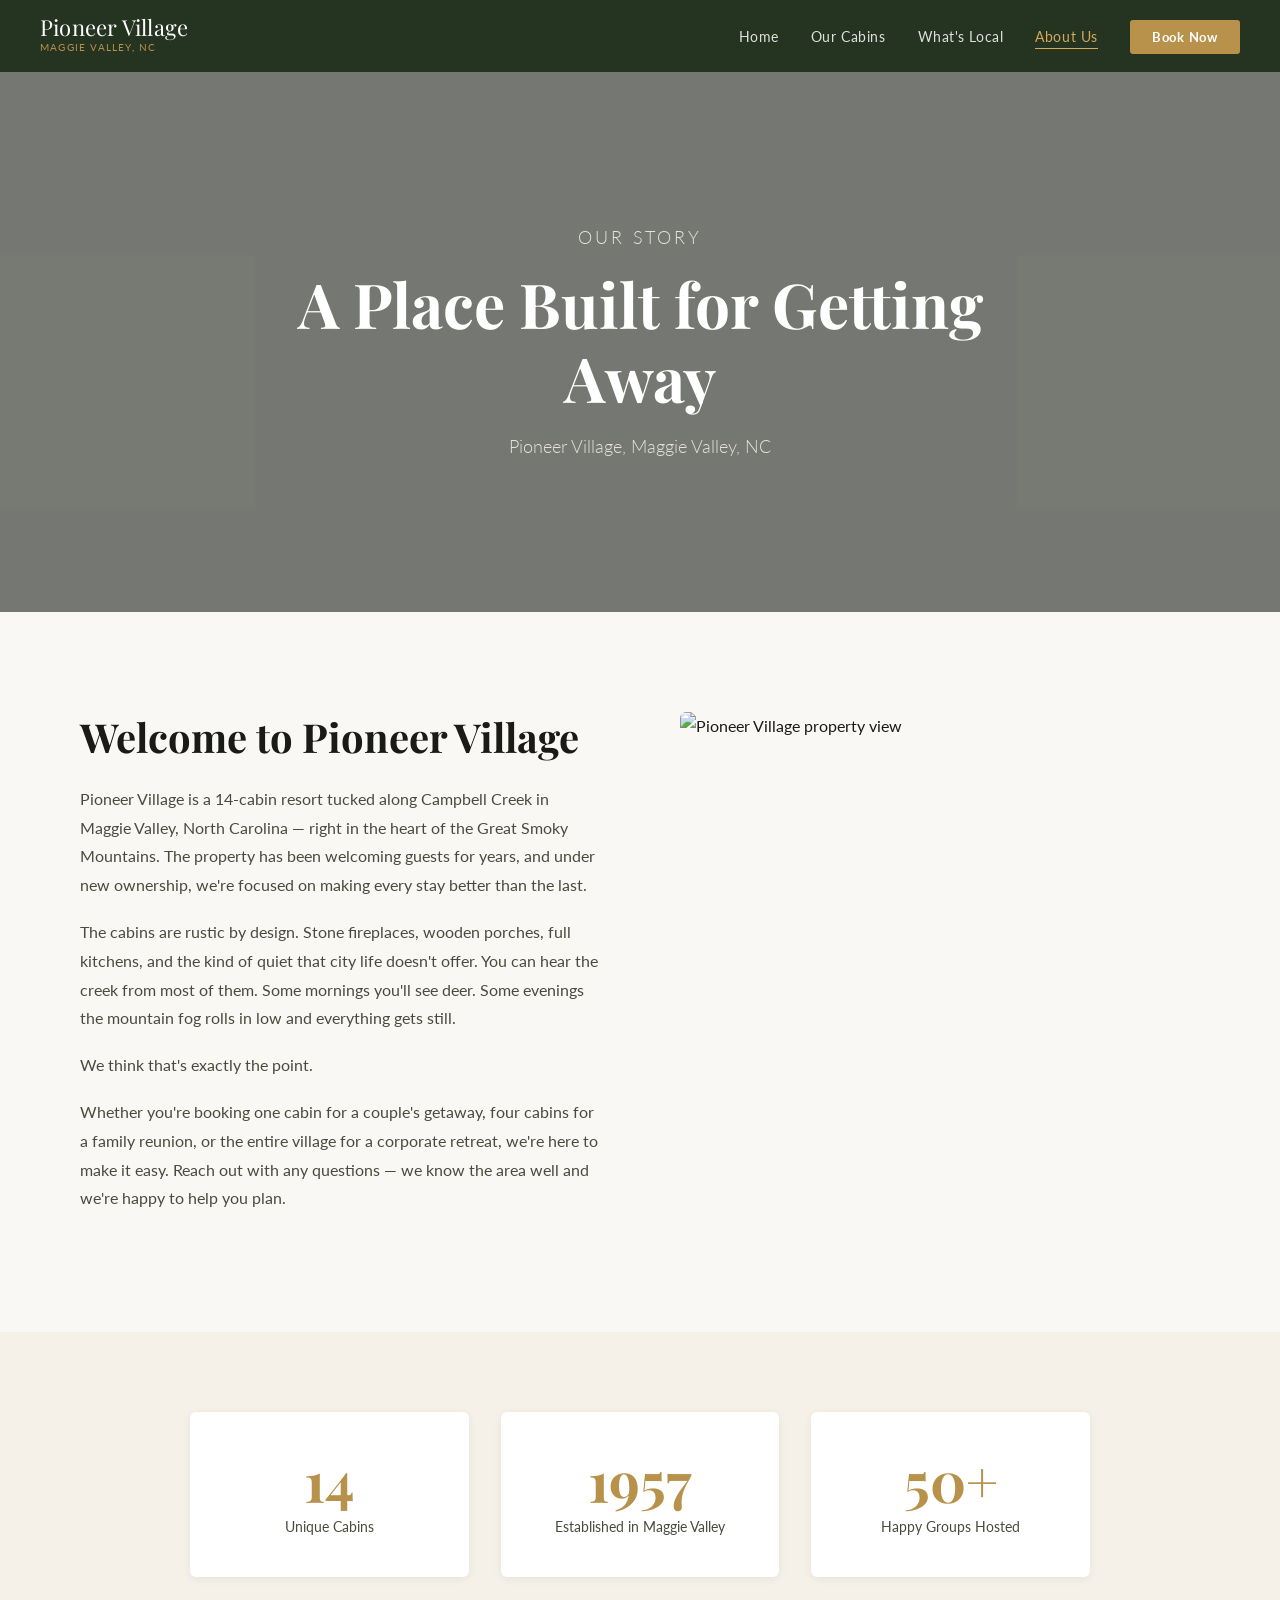
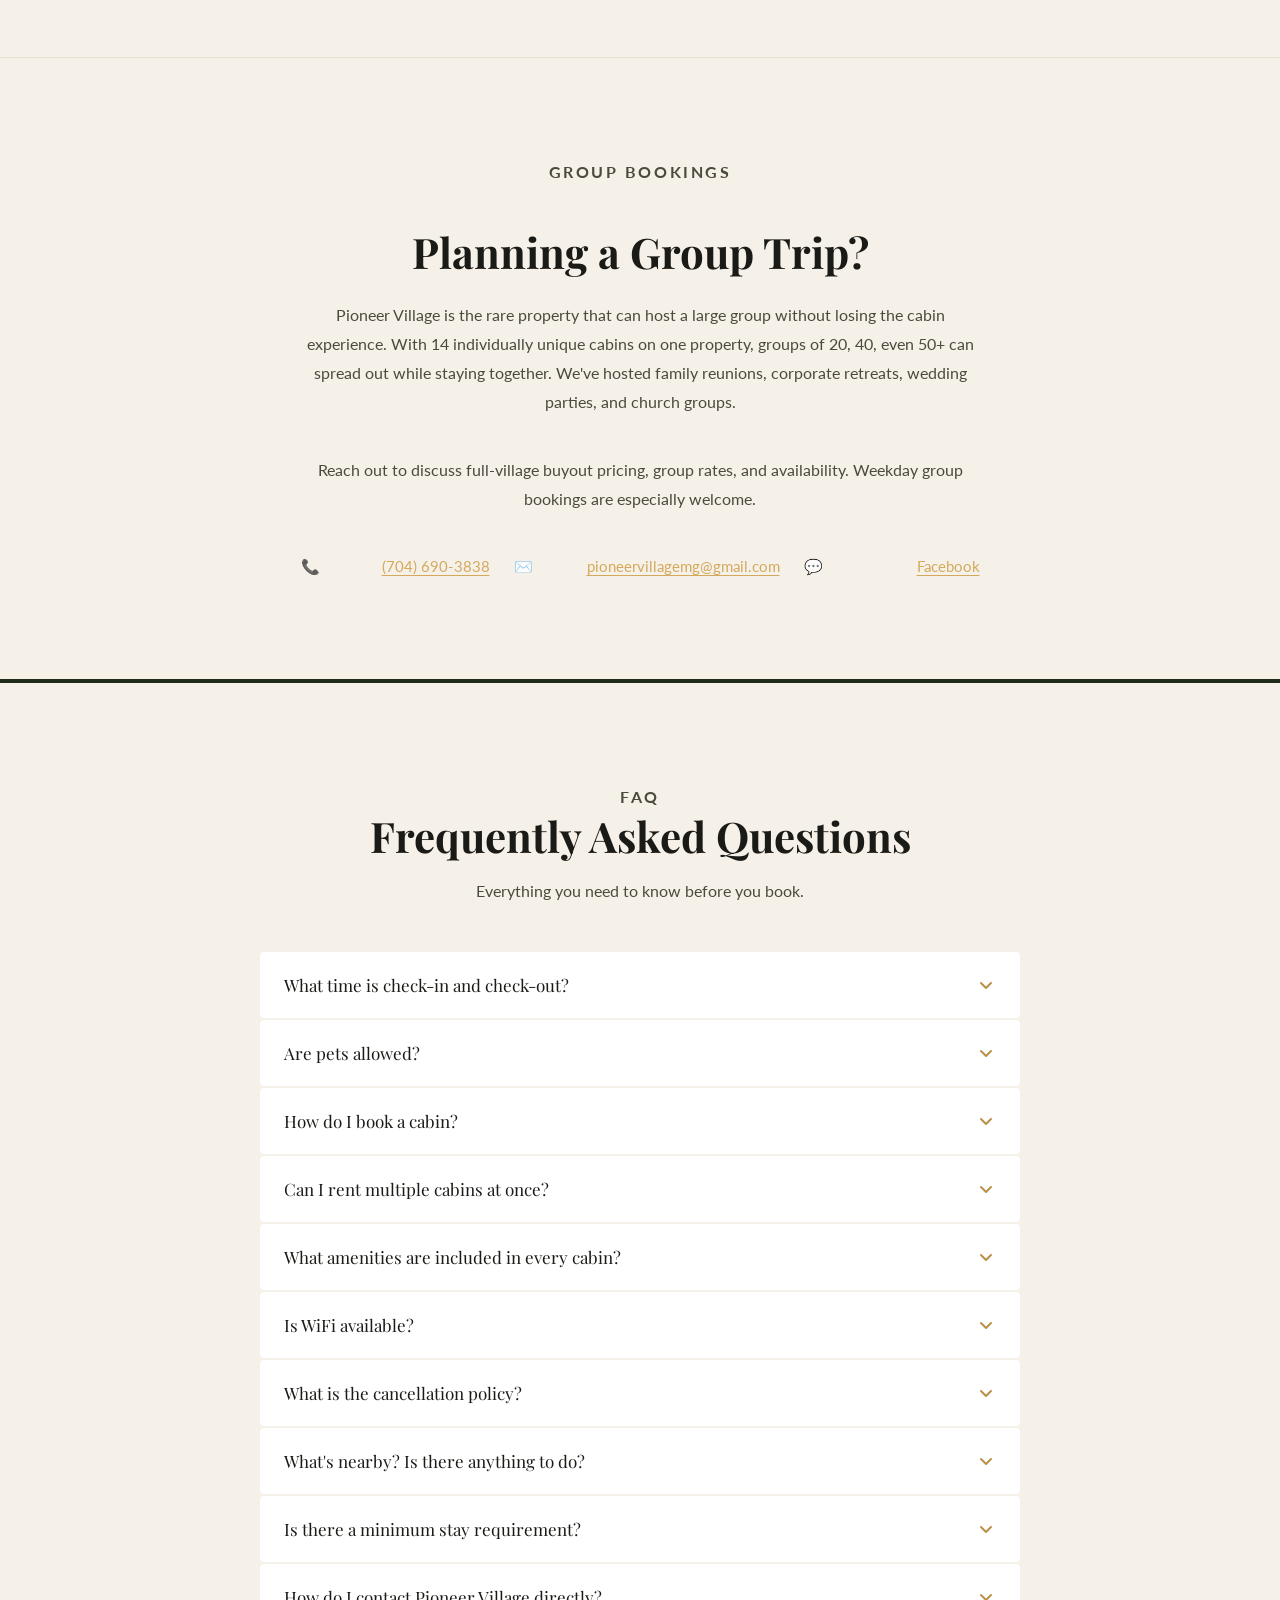
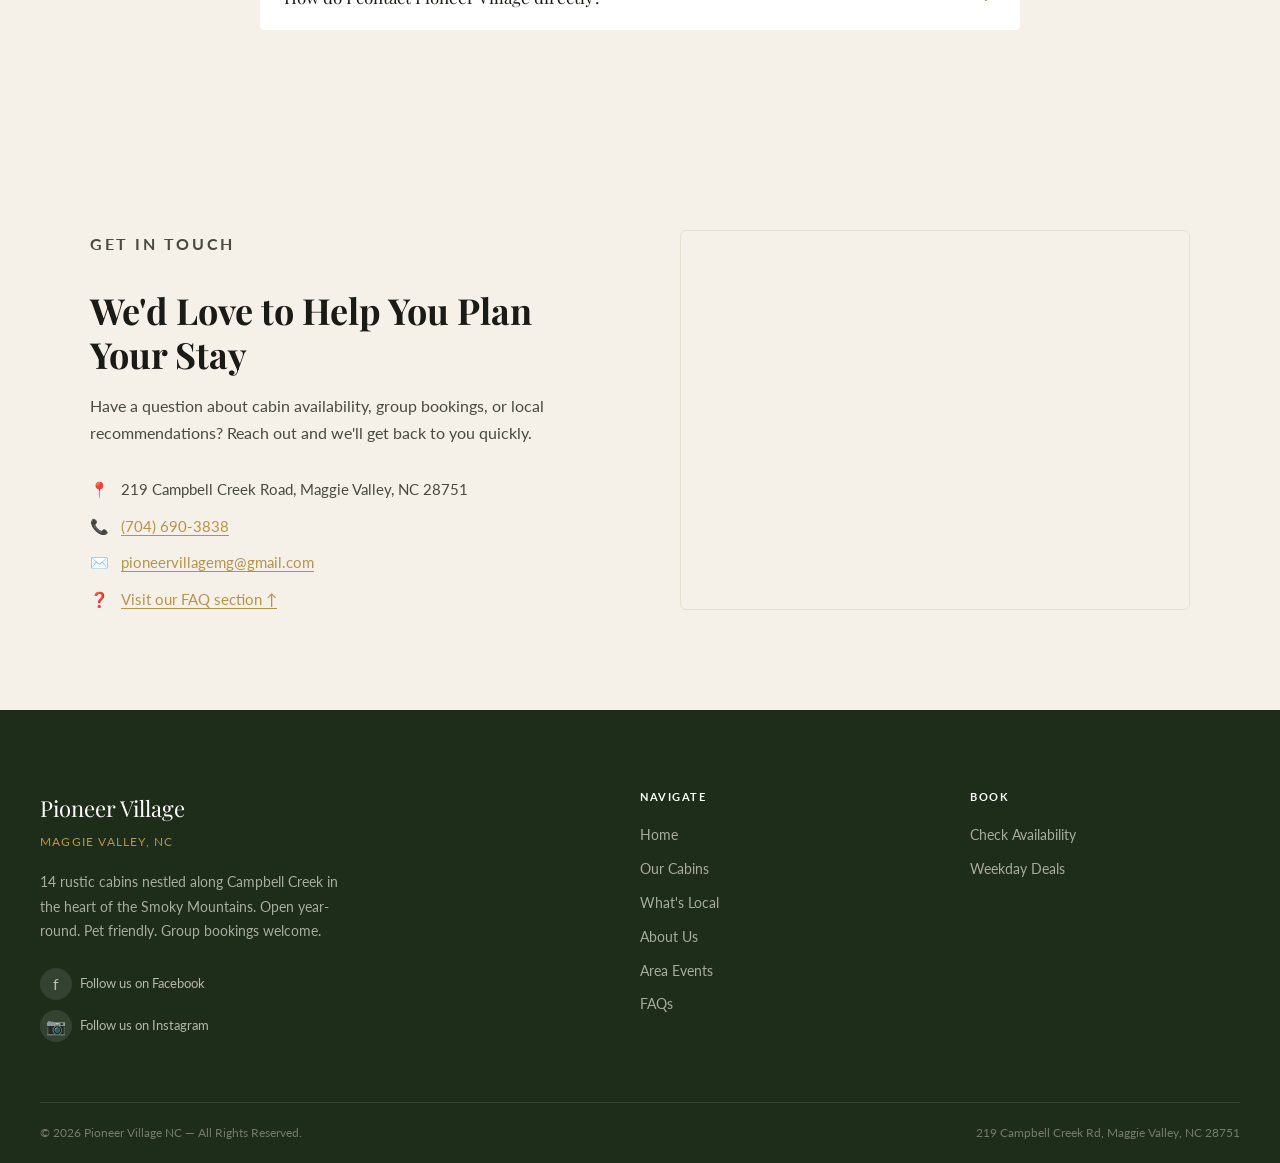
==== about-us.html @ dbddbe5e "Initial commit — Pioneer Village NC website" ====
<!DOCTYPE html>
<html lang="en">
<head>
  <meta charset="UTF-8" />
  <meta name="viewport" content="width=device-width, initial-scale=1.0" />
  <title>About Us &amp; FAQ — Pioneer Village NC</title>
  <meta name="description" content="Learn about Pioneer Village and get answers to common questions. 14 cabins in Maggie Valley, NC. Pet friendly. Group bookings welcome." />
  <link rel="icon" type="image/x-icon" href="favicon.ico" />
  <link rel="icon" type="image/png" sizes="32x32" href="favicon-32x32.png" />
  <link rel="apple-touch-icon" sizes="180x180" href="apple-touch-icon.png" />
  <link rel="stylesheet" href="styles.css" />
  <!-- Google tag (gtag.js) — GA4 + Google Ads -->
  <script async src="https://www.googletagmanager.com/gtag/js?id=G-9MSBNZR5S1"></script>
  <script>
    window.dataLayer = window.dataLayer || [];
    function gtag(){dataLayer.push(arguments);}
    gtag('js', new Date());
    gtag('config', 'G-9MSBNZR5S1');
    gtag('config', 'AW-533649878');
  </script>
  <!-- Meta Pixel -->
  <script>
    !function(f,b,e,v,n,t,s){if(f.fbq)return;n=f.fbq=function(){n.callMethod?
    n.callMethod.apply(n,arguments):n.queue.push(arguments)};if(!f._fbq)f._fbq=n;
    n.push=n;n.loaded=!0;n.version='2.0';n.queue=[];t=b.createElement(e);t.async=!0;
    t.src=v;s=b.getElementsByTagName(e)[0];s.parentNode.insertBefore(t,s)}
    (window,document,'script','https://connect.facebook.net/en_US/fbevents.js');
    fbq('init', '1702725637740990');
    fbq('track', 'PageView');
  </script>
  <noscript><img height="1" width="1" style="display:none" src="https://www.facebook.com/tr?id=1702725637740990&ev=PageView&noscript=1"/></noscript>
</head>
<body>

  <!-- NAVIGATION -->
  <nav class="nav">
    <a href="index.html" class="nav-logo">
      <span class="nav-logo-name">Pioneer Village</span>
      <span class="nav-logo-sub">Maggie Valley, NC</span>
    </a>
    <button class="nav-hamburger" id="hamburger" aria-label="Toggle menu">
      <span></span><span></span><span></span>
    </button>
    <ul class="nav-links" id="nav-links">
      <li><a href="index.html">Home</a></li>
      <li><a href="our-cabins.html">Our Cabins</a></li>
      <li><a href="whats-local.html">What's Local</a></li>
      <li><a href="about-us.html" class="active">About Us</a></li>
      <li>
        <a href="our-cabins.html" class="nav-book-btn">Book Now</a>
      </li>
    </ul>
  </nav>

  <!-- PAGE HERO -->
  <section class="page-hero">
    <div class="page-hero-bg" style="background-image: url('https://img1.wsimg.com/isteam/ip/b1d85c42-417b-4160-b510-30c57cd1ad48/20220830_133452.JPG/:/cr=t:13.52%25,l:0%25,w:84.75%25,h:84.75%25/rs=w:600,h:600,cg:true,m');"></div>
    <div class="page-hero-overlay"></div>
    <div class="page-hero-content">
      <p class="section-label">Our Story</p>
      <h1>A Place Built for Getting Away</h1>
      <p>Pioneer Village, Maggie Valley, NC</p>
    </div>
  </section>

  <!-- ABOUT SECTION -->
  <section>
    <div class="about-page-section">
      <div>
        <h2>Welcome to Pioneer Village</h2>
        <p>Pioneer Village is a 14-cabin resort tucked along Campbell Creek in Maggie Valley, North Carolina — right in the heart of the Great Smoky Mountains. The property has been welcoming guests for years, and under new ownership, we're focused on making every stay better than the last.</p>
        <p>The cabins are rustic by design. Stone fireplaces, wooden porches, full kitchens, and the kind of quiet that city life doesn't offer. You can hear the creek from most of them. Some mornings you'll see deer. Some evenings the mountain fog rolls in low and everything gets still.</p>
        <p>We think that's exactly the point.</p>
        <p>Whether you're booking one cabin for a couple's getaway, four cabins for a family reunion, or the entire village for a corporate retreat, we're here to make it easy. Reach out with any questions — we know the area well and we're happy to help you plan.</p>
      </div>
      <div>
        <img src="https://img1.wsimg.com/isteam/ip/b1d85c42-417b-4160-b510-30c57cd1ad48/PV_20website_20pic.JPG/:/rs=w:600,cg:true,m" alt="Pioneer Village property view" loading="lazy" />
      </div>
    </div>
  </section>

  <!-- PROPERTY HIGHLIGHTS -->
  <section class="stats-section">
    <div class="stats-inner">
      <div class="stat-card">
        <div class="stat-num">14</div>
        <div class="stat-label">Unique Cabins</div>
      </div>
      <div class="stat-card">
        <div class="stat-num">1957</div>
        <div class="stat-label">Established in Maggie Valley</div>
      </div>
      <div class="stat-card">
        <div class="stat-num">50+</div>
        <div class="stat-label">Happy Groups Hosted</div>
      </div>
    </div>
  </section>

  <!-- GROUPS SECTION -->
  <section class="groups-section" id="groups">
    <div class="groups-section-inner">
      <p class="section-label" style="text-align:center;">Group Bookings</p>
      <h2>Planning a Group Trip?</h2>
      <p>Pioneer Village is the rare property that can host a large group without losing the cabin experience. With 14 individually unique cabins on one property, groups of 20, 40, even 50+ can spread out while staying together. We've hosted family reunions, corporate retreats, wedding parties, and church groups.</p>
      <p>Reach out to discuss full-village buyout pricing, group rates, and availability. Weekday group bookings are especially welcome.</p>
      <div class="groups-contact-options">
        <div class="groups-contact-item">
          <span>📞</span>
          <span>Call us: <a href="tel:+17046903838">(704) 690-3838</a></span>
        </div>
        <div class="groups-contact-item">
          <span>✉️</span>
          <span>Email: <a href="mailto:pioneervillagemg@gmail.com">pioneervillagemg@gmail.com</a></span>
        </div>
        <div class="groups-contact-item">
          <span>💬</span>
          <span>Message on <a href="https://www.facebook.com/PioneerVlg/" target="_blank" rel="noopener">Facebook</a></span>
        </div>
      </div>
    </div>
  </section>

  <!-- FAQ SECTION -->
  <section class="faq-section" id="faq">
    <div class="faq-section-inner">
      <div class="section-header">
        <p class="section-label">FAQ</p>
        <h2>Frequently Asked Questions</h2>
        <p>Everything you need to know before you book.</p>
      </div>

      <div class="faq-list">

        <div class="faq-item">
          <button class="faq-question" aria-expanded="false">
            What time is check-in and check-out?
            <span class="faq-chevron">
              <svg width="16" height="16" viewBox="0 0 16 16" fill="none"><path d="M3 6l5 5 5-5" stroke="currentColor" stroke-width="2" stroke-linecap="round" stroke-linejoin="round"/></svg>
            </span>
          </button>
          <div class="faq-answer">
            <div class="faq-answer-inner">
              Check-in is at 3:00 PM and check-out is at 11:00 AM. Early check-in or late check-out may be available depending on availability — just ask when you book.
            </div>
          </div>
        </div>

        <div class="faq-item">
          <button class="faq-question" aria-expanded="false">
            Are pets allowed?
            <span class="faq-chevron">
              <svg width="16" height="16" viewBox="0 0 16 16" fill="none"><path d="M3 6l5 5 5-5" stroke="currentColor" stroke-width="2" stroke-linecap="round" stroke-linejoin="round"/></svg>
            </span>
          </button>
          <div class="faq-answer">
            <div class="faq-answer-inner">
              Yes — Pioneer Village is pet friendly. Some cabins are more suitable for pets than others. Check the individual cabin listing on VRBO or Airbnb for pet policies and any applicable fees. Please keep pets off furniture and clean up after them on the property.
            </div>
          </div>
        </div>

        <div class="faq-item">
          <button class="faq-question" aria-expanded="false">
            How do I book a cabin?
            <span class="faq-chevron">
              <svg width="16" height="16" viewBox="0 0 16 16" fill="none"><path d="M3 6l5 5 5-5" stroke="currentColor" stroke-width="2" stroke-linecap="round" stroke-linejoin="round"/></svg>
            </span>
          </button>
          <div class="faq-answer">
            <div class="faq-answer-inner">
              All reservations are currently made through VRBO or Airbnb. Click the "Book a Cabin" button on any page to see availability and pricing for your dates. For group bookings or questions about renting multiple cabins, contact us directly.
            </div>
          </div>
        </div>

        <div class="faq-item">
          <button class="faq-question" aria-expanded="false">
            Can I rent multiple cabins at once?
            <span class="faq-chevron">
              <svg width="16" height="16" viewBox="0 0 16 16" fill="none"><path d="M3 6l5 5 5-5" stroke="currentColor" stroke-width="2" stroke-linecap="round" stroke-linejoin="round"/></svg>
            </span>
          </button>
          <div class="faq-answer">
            <div class="faq-answer-inner">
              Absolutely — and it's one of the best ways to enjoy Pioneer Village. Groups can rent 2, 4, or all 14 cabins depending on your group size. The whole property functions as a private village when you book out multiple units. Contact us for group rates.
            </div>
          </div>
        </div>

        <div class="faq-item">
          <button class="faq-question" aria-expanded="false">
            What amenities are included in every cabin?
            <span class="faq-chevron">
              <svg width="16" height="16" viewBox="0 0 16 16" fill="none"><path d="M3 6l5 5 5-5" stroke="currentColor" stroke-width="2" stroke-linecap="round" stroke-linejoin="round"/></svg>
            </span>
          </button>
          <div class="faq-answer">
            <div class="faq-answer-inner">
              Every cabin at Pioneer Village includes a stone fireplace, full kitchen, private porch with rocking chairs, and linens. Most cabins also have washer/dryer access. Specific amenities vary by cabin — check the individual listing for full details.
            </div>
          </div>
        </div>

        <div class="faq-item">
          <button class="faq-question" aria-expanded="false">
            Is WiFi available?
            <span class="faq-chevron">
              <svg width="16" height="16" viewBox="0 0 16 16" fill="none"><path d="M3 6l5 5 5-5" stroke="currentColor" stroke-width="2" stroke-linecap="round" stroke-linejoin="round"/></svg>
            </span>
          </button>
          <div class="faq-answer">
            <div class="faq-answer-inner">
              Yes, WiFi is available. The Smoky Mountains are rural, so speeds may not match a city connection, but it's reliable enough for video calls and remote work. Great for a working retreat.
            </div>
          </div>
        </div>

        <div class="faq-item">
          <button class="faq-question" aria-expanded="false">
            What is the cancellation policy?
            <span class="faq-chevron">
              <svg width="16" height="16" viewBox="0 0 16 16" fill="none"><path d="M3 6l5 5 5-5" stroke="currentColor" stroke-width="2" stroke-linecap="round" stroke-linejoin="round"/></svg>
            </span>
          </button>
          <div class="faq-answer">
            <div class="faq-answer-inner">
              Cancellation policies are managed through VRBO and Airbnb and vary by listing. Check the cancellation policy on your specific cabin listing before booking. For questions about flexibility, contact us directly.
            </div>
          </div>
        </div>

        <div class="faq-item">
          <button class="faq-question" aria-expanded="false">
            What's nearby? Is there anything to do?
            <span class="faq-chevron">
              <svg width="16" height="16" viewBox="0 0 16 16" fill="none"><path d="M3 6l5 5 5-5" stroke="currentColor" stroke-width="2" stroke-linecap="round" stroke-linejoin="round"/></svg>
            </span>
          </button>
          <div class="faq-answer">
            <div class="faq-answer-inner">
              Plenty. You're minutes from the Blue Ridge Parkway, Cataloochee Ski Area, the Maggie Valley Festival Grounds, and multiple hiking trailheads. Waynesville (full restaurants, grocery stores, shops) is about 10–15 minutes away. The Great Smoky Mountains National Park is about 30 minutes. See our <a href="whats-local.html">What's Local page</a> for the full rundown.
            </div>
          </div>
        </div>

        <div class="faq-item">
          <button class="faq-question" aria-expanded="false">
            Is there a minimum stay requirement?
            <span class="faq-chevron">
              <svg width="16" height="16" viewBox="0 0 16 16" fill="none"><path d="M3 6l5 5 5-5" stroke="currentColor" stroke-width="2" stroke-linecap="round" stroke-linejoin="round"/></svg>
            </span>
          </button>
          <div class="faq-answer">
            <div class="faq-answer-inner">
              Minimum stay requirements vary by cabin and season. Most cabins require a 2-night minimum, with longer minimums during peak fall foliage season and holidays. Check your dates on the listing for specifics.
            </div>
          </div>
        </div>

        <div class="faq-item">
          <button class="faq-question" aria-expanded="false">
            How do I contact Pioneer Village directly?
            <span class="faq-chevron">
              <svg width="16" height="16" viewBox="0 0 16 16" fill="none"><path d="M3 6l5 5 5-5" stroke="currentColor" stroke-width="2" stroke-linecap="round" stroke-linejoin="round"/></svg>
            </span>
          </button>
          <div class="faq-answer">
            <div class="faq-answer-inner">
              You can reach us by phone at <a href="tel:+17046903838">(704) 690-3838</a>, by email at <a href="mailto:pioneervillagemg@gmail.com">pioneervillagemg@gmail.com</a>, or through our <a href="https://www.facebook.com/PioneerVlg/" target="_blank" rel="noopener">Facebook page</a>. For booking and availability, use the VRBO or Airbnb links — those platforms handle all reservations.
            </div>
          </div>
        </div>

      </div>
    </div>
  </section>

  <!-- CONTACT STRIP -->
  <section class="contact-strip" id="contact">
    <div class="contact-strip-inner">
      <div class="contact-info">
        <p class="section-label">Get In Touch</p>
        <h2>We'd Love to Help You Plan Your Stay</h2>
        <p>Have a question about cabin availability, group bookings, or local recommendations? Reach out and we'll get back to you quickly.</p>
        <ul class="contact-details">
          <li>
            <span>📍</span>
            <span>219 Campbell Creek Road, Maggie Valley, NC 28751</span>
          </li>
          <li>
            <span>📞</span>
            <span><a href="tel:+17046903838">(704) 690-3838</a></span>
          </li>
          <li>
            <span>✉️</span>
            <span><a href="mailto:pioneervillagemg@gmail.com">pioneervillagemg@gmail.com</a></span>
          </li>
          <li>
            <span>❓</span>
            <span><a href="#faq">Visit our FAQ section ↑</a></span>
          </li>
        </ul>
      </div>
      <div class="contact-map">
        <iframe
          src="https://www.google.com/maps/embed?pb=!1m18!1m12!1m3!1d3248.723!2d-83.10056!3d35.51223!2m3!1f0!2f0!3f0!3m2!1i1024!2i768!4f13.1!3m3!1m2!1s0x88598a41c3a2addf%3A0x5a76f69c0fdbf4f0!2s219+Campbell+Creek+Rd%2C+Maggie+Valley%2C+NC+28751!5e0!3m2!1sen!2sus!4v1234567890"
          allowfullscreen="" loading="lazy" referrerpolicy="no-referrer-when-downgrade" title="Pioneer Village location map"></iframe>
      </div>
    </div>
  </section>

  <!-- FOOTER -->
  <footer class="footer">
    <div class="footer-inner">
      <div class="footer-brand">
        <div class="footer-brand-name">Pioneer Village</div>
        <div class="footer-brand-sub">Maggie Valley, NC</div>
        <p class="footer-brand-desc">14 rustic cabins nestled along Campbell Creek in the heart of the Smoky Mountains. Open year-round. Pet friendly. Group bookings welcome.</p>
        <div style="display:flex;flex-direction:column;gap:10px;">
          <a href="https://www.facebook.com/PioneerVlg/" class="footer-fb-link" target="_blank" rel="noopener">
            <span class="footer-fb-icon">f</span>
            Follow us on Facebook
          </a>
          <a href="https://www.instagram.com/pioneervillagenc/" class="footer-fb-link" target="_blank" rel="noopener">
            <span class="footer-fb-icon">📷</span>
            Follow us on Instagram
          </a>
        </div>
      </div>
      <div class="footer-col">
        <h4>Navigate</h4>
        <ul>
          <li><a href="index.html">Home</a></li>
          <li><a href="our-cabins.html">Our Cabins</a></li>
          <li><a href="whats-local.html">What's Local</a></li>
          <li><a href="about-us.html">About Us</a></li>
          <li><a href="events.html">Area Events</a></li>
          <li><a href="about-us.html#faq">FAQs</a></li>
        </ul>
      </div>
      <div class="footer-col">
        <h4>Book</h4>
        <ul>
          <li><a href="our-cabins.html">Check Availability</a></li>
          <li><a href="index.html#weekday">Weekday Deals</a></li>
        </ul>
      </div>
    </div>
    <div class="footer-bottom">
      <span>© 2026 Pioneer Village NC — All Rights Reserved.</span>
      <span>219 Campbell Creek Rd, Maggie Valley, NC 28751</span>
    </div>
  </footer>

  <script>
    // Hamburger menu
    const hamburger = document.getElementById('hamburger');
    const navLinks = document.getElementById('nav-links');
    hamburger.addEventListener('click', () => {
      hamburger.classList.toggle('open');
      navLinks.classList.toggle('open');
    });

    // FAQ accordion
    document.querySelectorAll('.faq-question').forEach(btn => {
      btn.addEventListener('click', () => {
        const item = btn.closest('.faq-item');
        const isOpen = item.classList.contains('open');

        // Close all
        document.querySelectorAll('.faq-item').forEach(el => {
          el.classList.remove('open');
          el.querySelector('.faq-question').classList.remove('open');
          el.querySelector('.faq-question').setAttribute('aria-expanded', 'false');
        });

        // Open clicked if it was closed
        if (!isOpen) {
          item.classList.add('open');
          btn.classList.add('open');
          btn.setAttribute('aria-expanded', 'true');
        }
      });
    });
  </script>

  <script>
    // Fire conversion events when a visitor clicks any VRBO or Airbnb booking link
    document.querySelectorAll('a[href*="vrbo.com"], a[href*="airbnb.com"]').forEach(function(el) {
      el.addEventListener('click', function() {
        if (typeof fbq === 'function') fbq('track', 'InitiateCheckout');
        if (typeof gtag === 'function') gtag('event', 'begin_checkout');
      });
    });
  </script>

</body>
</html>
---- styles.css ----
/* ============================================================
   Pioneer Village — Shared Stylesheet
   ============================================================ */

@import url('https://fonts.googleapis.com/css2?family=Playfair+Display:ital,wght@0,400;0,600;0,700;1,400;1,600&family=Lato:wght@300;400;700&display=swap');

/* ---- Variables ---- */
:root {
  --forest:     #1e2d1a;
  --forest-mid: #2e4228;
  --sage:       #4a6741;
  --cream:      #f5f0e8;
  --stone:      #e8e0d0;
  --warm-white: #faf8f4;
  --gold:       #b8924a;
  --gold-light: #d4a95c;
  --text:       #1a1a16;
  --text-mid:   #4a4a3e;
  --text-light: #7a7a6e;
}

/* ---- Reset & Base ---- */
*, *::before, *::after { box-sizing: border-box; margin: 0; padding: 0; }

html { scroll-behavior: smooth; }

/* ---- WordPress wrapper reset ---- */
/* Blank Canvas (and WordPress core) nest content inside multiple divs that
   carry max-width, padding, and float constraints. Force them all out of the way. */
html {
  margin-top: 0 !important; /* overrides the 32px admin-bar offset WP injects */
}
#page, .site, #content, .site-content,
#primary, .content-area, .site-main,
#main, article, .entry-content, .entry-wrap, .hentry,
#wrapper, .col-full, .container, .wp-block-group__inner-container {
  margin: 0 !important;
  padding: 0 !important;
  max-width: 100% !important;
  width: 100% !important;
  float: none !important;
}

body {
  font-family: 'Lato', sans-serif;
  background-color: var(--warm-white);
  color: var(--text);
  line-height: 1.7;
  font-size: 16px;
}

img { max-width: 100%; display: block; }

a { color: inherit; text-decoration: none; }

h1, h2, h3, h4 {
  font-family: 'Playfair Display', serif;
  line-height: 1.2;
}

/* ---- Navigation ---- */
.nav {
  position: sticky;
  top: 0;
  z-index: 1000;
  background: rgba(30, 45, 26, 0.97);
  height: 72px;
  display: flex;
  align-items: center;
  padding: 0 40px;
  justify-content: space-between;
  backdrop-filter: blur(6px);
}

.nav-logo {
  display: flex;
  flex-direction: column;
  gap: 1px;
}

.nav-logo-name {
  font-family: 'Playfair Display', serif;
  font-size: 22px;
  color: #fff;
  line-height: 1;
  letter-spacing: 0.01em;
}

.nav-logo-sub {
  font-family: 'Lato', sans-serif;
  font-size: 10px;
  color: var(--gold);
  text-transform: uppercase;
  letter-spacing: 0.12em;
}

.nav-links {
  display: flex;
  align-items: center;
  gap: 32px;
  list-style: none;
}

.nav-links a {
  font-family: 'Lato', sans-serif;
  font-size: 14px;
  color: rgba(255,255,255,0.85);
  letter-spacing: 0.04em;
  transition: color 0.2s;
  position: relative;
}

.nav-links a:hover,
.nav-links a.active {
  color: var(--gold-light);
}

.nav-links a.active::after {
  content: '';
  position: absolute;
  bottom: -4px;
  left: 0; right: 0;
  height: 1px;
  background: var(--gold-light);
}

.nav-book-btn {
  background: var(--gold) !important;
  color: #fff !important;
  padding: 9px 22px !important;
  border-radius: 3px;
  font-weight: 700 !important;
  font-size: 13px !important;
  letter-spacing: 0.06em !important;
  transition: background 0.2s !important;
}

.nav-book-btn:hover { background: var(--gold-light) !important; }
.nav-book-btn::after { display: none !important; }

/* Hamburger */
.nav-hamburger {
  display: none;
  flex-direction: column;
  gap: 5px;
  cursor: pointer;
  background: none;
  border: none;
  padding: 4px;
}

.nav-hamburger span {
  display: block;
  width: 24px;
  height: 2px;
  background: #fff;
  transition: all 0.25s;
}

.nav-hamburger.open span:nth-child(1) { transform: translateY(7px) rotate(45deg); }
.nav-hamburger.open span:nth-child(2) { opacity: 0; }
.nav-hamburger.open span:nth-child(3) { transform: translateY(-7px) rotate(-45deg); }

/* ---- Section Shared ---- */
.section-label {
  font-family: 'Lato', sans-serif;
  font-size: 11px;
  font-weight: 700;
  text-transform: uppercase;
  letter-spacing: 0.16em;
  color: var(--gold);
  margin-bottom: 14px;
}

.section-intro {
  max-width: 780px;
  margin: 0 auto;
  text-align: center;
  padding: 64px 32px 56px;
}

.section-intro-ornament {
  display: flex;
  align-items: center;
  justify-content: center;
  gap: 14px;
  margin-bottom: 32px;
}
.section-intro-ornament::before,
.section-intro-ornament::after {
  content: '';
  width: 64px;
  height: 1px;
  background: var(--gold);
  opacity: 0.55;
}
.section-intro-ornament span {
  width: 7px;
  height: 7px;
  border-radius: 50%;
  background: var(--gold);
  opacity: 0.8;
}

.section-intro-lead {
  font-family: 'Playfair Display', serif;
  font-size: clamp(20px, 2.4vw, 24px);
  font-style: italic;
  color: var(--text);
  line-height: 1.5;
  margin-bottom: 18px;
}

.section-intro-body {
  font-family: 'Lato', sans-serif;
  font-size: 17px;
  color: var(--text-mid);
  line-height: 1.8;
  margin-bottom: 28px;
}

.section-intro-notice {
  display: inline-flex;
  align-items: center;
  gap: 10px;
  background: var(--cream);
  border: 1px solid var(--stone);
  border-left: 3px solid var(--gold);
  border-radius: 4px;
  padding: 11px 20px;
  font-family: 'Lato', sans-serif;
  font-size: 13px;
  font-weight: 700;
  color: var(--gold);
  letter-spacing: 0.03em;
}

/* ---- Buttons ---- */
.btn {
  display: inline-block;
  font-family: 'Lato', sans-serif;
  font-size: 14px;
  font-weight: 700;
  letter-spacing: 0.06em;
  text-transform: uppercase;
  padding: 14px 32px;
  border-radius: 3px;
  cursor: pointer;
  transition: all 0.2s;
  border: 2px solid transparent;
}

.btn-gold {
  background: var(--gold);
  color: #fff;
  border-color: var(--gold);
}

.btn-gold:hover {
  background: var(--gold-light);
  border-color: var(--gold-light);
}

.btn-outline {
  background: transparent;
  color: #fff;
  border-color: rgba(255,255,255,0.6);
}

.btn-outline:hover {
  background: rgba(255,255,255,0.12);
  border-color: #fff;
}

.btn-outline-dark {
  background: transparent;
  color: var(--forest);
  border-color: var(--forest);
}

.btn-outline-dark:hover {
  background: var(--forest);
  color: #fff;
}

.btn-group {
  display: flex;
  gap: 16px;
  flex-wrap: wrap;
}

/* ---- Hero (Full Page) ---- */
.hero {
  position: relative;
  height: 95vh;
  min-height: 600px;
  display: flex;
  align-items: center;
  justify-content: center;
  text-align: center;
  overflow: hidden;
}

.hero-bg {
  position: absolute;
  inset: 0;
  background-size: cover;
  background-position: center;
  animation: heroZoom 12s ease-out forwards;
}

@keyframes heroZoom {
  from { transform: scale(1.08); }
  to   { transform: scale(1); }
}

.hero-overlay {
  position: absolute;
  inset: 0;
  background: linear-gradient(
    to bottom,
    rgba(10,18,8,0.40) 0%,
    rgba(10,18,8,0.52) 40%,
    rgba(10,18,8,0.72) 100%
  );
}

.hero-content {
  position: relative;
  z-index: 2;
  max-width: 840px;
  padding: 0 24px;
}

.hero-eyebrow {
  font-family: 'Lato', sans-serif;
  font-size: 12px;
  font-weight: 700;
  text-transform: uppercase;
  letter-spacing: 0.2em;
  color: var(--gold-light);
  margin-bottom: 20px;
  text-shadow: 0 1px 8px rgba(0,0,0,0.6);
}

.hero h1 {
  font-size: clamp(42px, 7vw, 80px);
  color: #fff;
  margin-bottom: 24px;
  line-height: 1.1;
  text-shadow: 0 2px 24px rgba(0,0,0,0.55), 0 1px 6px rgba(0,0,0,0.4);
}

.hero h1 em {
  font-style: italic;
  color: var(--gold-light);
}

.hero-sub {
  font-family: 'Lato', sans-serif;
  font-weight: 400;
  font-size: clamp(16px, 2vw, 20px);
  color: rgba(245,240,232,0.95);
  max-width: 560px;
  margin: 0 auto 36px;
  line-height: 1.7;
  text-shadow: 0 1px 12px rgba(0,0,0,0.55);
}

/* ---- Page Hero (60vh) ---- */
.page-hero {
  position: relative;
  height: 60vh;
  min-height: 400px;
  display: flex;
  align-items: center;
  justify-content: center;
  text-align: center;
  overflow: hidden;
}

.page-hero-bg {
  position: absolute;
  inset: 0;
  background-size: cover;
  background-position: center;
}

.page-hero-overlay {
  position: absolute;
  inset: 0;
  background: rgba(10,18,8,0.55);
}

.page-hero-content {
  position: relative;
  z-index: 2;
  max-width: 760px;
  padding: 0 24px;
}

.page-hero-content h1 {
  font-size: clamp(34px, 6vw, 62px);
  color: #fff;
  margin: 12px 0 16px;
}

.page-hero-content p {
  font-family: 'Lato', sans-serif;
  font-weight: 300;
  font-size: 18px;
  color: rgba(245,240,232,0.88);
}

/* ---- Trust Bar ---- */
.trust-bar {
  background: var(--cream);
  padding: 48px 40px;
}

.trust-bar-inner {
  max-width: 1100px;
  margin: 0 auto;
  display: grid;
  grid-template-columns: repeat(4, 1fr);
  gap: 24px;
  text-align: center;
}

.trust-item-icon {
  font-size: 32px;
  margin-bottom: 10px;
}

.trust-item-title {
  font-family: 'Playfair Display', serif;
  font-size: 17px;
  font-weight: 600;
  color: var(--text);
  margin-bottom: 4px;
}

.trust-item-sub {
  font-size: 13px;
  color: var(--text-light);
}

/* ---- Two-Column About ---- */
.about-section {
  padding: 100px 40px;
  max-width: 1200px;
  margin: 0 auto;
  display: grid;
  grid-template-columns: 1fr 1fr;
  gap: 80px;
  align-items: center;
}

.about-img-wrap {
  position: relative;
}

.about-img-wrap img {
  width: 100%;
  height: 520px;
  object-fit: cover;
  border-radius: 4px;
}

.about-badge {
  position: absolute;
  bottom: -20px;
  right: -20px;
  width: 110px;
  height: 110px;
  background: var(--gold);
  border-radius: 50%;
  display: flex;
  flex-direction: column;
  align-items: center;
  justify-content: center;
  text-align: center;
  color: #fff;
  font-family: 'Playfair Display', serif;
}

.about-badge-num {
  font-size: 30px;
  font-weight: 700;
  line-height: 1;
}

.about-badge-label {
  font-size: 10px;
  font-weight: 400;
  line-height: 1.3;
  letter-spacing: 0.04em;
}

.about-text h2 {
  font-size: clamp(28px, 4vw, 42px);
  color: var(--text);
  margin-bottom: 24px;
}

.about-text h2 em {
  font-style: italic;
  color: var(--sage);
}

.about-text p {
  color: var(--text-mid);
  margin-bottom: 20px;
  font-size: 16px;
  line-height: 1.75;
}

.amenity-grid {
  display: grid;
  grid-template-columns: 1fr 1fr;
  gap: 8px 24px;
  margin: 28px 0 36px;
}

.amenity-item {
  display: flex;
  align-items: center;
  gap: 10px;
  font-size: 14px;
  color: var(--text-mid);
}

.amenity-dot {
  width: 6px;
  height: 6px;
  background: var(--gold);
  border-radius: 50%;
  flex-shrink: 0;
}

/* ---- Cabin Preview Section ---- */
.cabins-preview {
  background: var(--cream);
  padding: 100px 40px;
}

.cabins-preview-inner {
  max-width: 1200px;
  margin: 0 auto;
}

.section-header {
  text-align: center;
  margin-bottom: 60px;
}

.section-header h2 {
  font-size: clamp(28px, 4vw, 42px);
  color: var(--text);
  margin-bottom: 16px;
}

.section-header p {
  font-size: 17px;
  color: var(--text-mid);
  max-width: 600px;
  margin: 0 auto;
  line-height: 1.7;
}

.cabin-cards-grid {
  display: grid;
  grid-template-columns: repeat(3, 1fr);
  gap: 28px;
  margin-bottom: 48px;
}

.cabin-card {
  background: #fff;
  border-radius: 6px;
  overflow: hidden;
  box-shadow: 0 2px 12px rgba(0,0,0,0.07);
  transition: transform 0.25s ease, box-shadow 0.25s ease;
}

.cabin-card:hover {
  transform: translateY(-6px);
  box-shadow: 0 12px 32px rgba(0,0,0,0.13);
}

.cabin-card-img {
  width: 100%;
  height: 220px;
  object-fit: cover;
}

.cabin-card-body {
  padding: 24px;
}

.cabin-card-tag {
  display: inline-block;
  font-size: 11px;
  font-weight: 700;
  text-transform: uppercase;
  letter-spacing: 0.1em;
  color: var(--gold);
  background: rgba(184,146,74,0.1);
  padding: 4px 10px;
  border-radius: 2px;
  margin-bottom: 12px;
}

.cabin-card-body h3 {
  font-family: 'Playfair Display', serif;
  font-size: 20px;
  color: var(--text);
  margin-bottom: 10px;
}

.cabin-card-body p {
  font-size: 14px;
  color: var(--text-mid);
  line-height: 1.65;
  margin-bottom: 16px;
}

.cabin-card-link {
  font-size: 13px;
  font-weight: 700;
  text-transform: uppercase;
  letter-spacing: 0.08em;
  color: var(--gold);
  transition: color 0.2s;
}

.cabin-card-link:hover { color: var(--sage); }

/* ---- Full Cabin Cards (Cabins Page) ---- */
.cabin-full-card {
  background: #fff;
  border-radius: 6px;
  overflow: hidden;
  box-shadow: 0 2px 16px rgba(0,0,0,0.08);
  transition: transform 0.25s ease, box-shadow 0.25s ease;
  display: flex;
  flex-direction: column;
}

.cabin-full-card:hover {
  transform: translateY(-6px);
  box-shadow: 0 14px 36px rgba(0,0,0,0.14);
}

.cabin-full-card-img {
  width: 100%;
  height: 220px;
  object-fit: cover;
}

.cabin-full-card-body {
  padding: 24px;
  display: flex;
  flex-direction: column;
  flex: 1;
}

.cabin-full-card-body .btn {
  margin-top: auto;
}

.cabin-full-card-number {
  font-size: 11px;
  font-weight: 700;
  text-transform: uppercase;
  letter-spacing: 0.12em;
  color: var(--gold);
  margin-bottom: 6px;
}

.cabin-full-card-body h3 {
  font-family: 'Playfair Display', serif;
  font-size: 20px;
  color: var(--text);
  margin-bottom: 8px;
}

.cabin-beds {
  font-size: 13px;
  color: var(--text-light);
  margin-bottom: 14px;
  font-weight: 700;
  letter-spacing: 0.04em;
}

.cabin-features {
  list-style: none;
  display: flex;
  flex-wrap: wrap;
  gap: 6px;
  margin-bottom: 20px;
}

.cabin-features li {
  font-size: 12px;
  background: var(--cream);
  color: var(--text-mid);
  padding: 4px 10px;
  border-radius: 2px;
  border: 1px solid var(--stone);
}

.cabin-card-renovation {
  background: var(--forest);
  border-radius: 6px;
  overflow: hidden;
  display: flex;
  align-items: center;
  justify-content: center;
  min-height: 340px;
  text-align: center;
  padding: 32px;
}

.cabin-card-renovation-inner {
  color: rgba(255,255,255,0.7);
}

.cabin-card-renovation-inner h3 {
  font-family: 'Playfair Display', serif;
  font-size: 20px;
  color: rgba(255,255,255,0.5);
  margin-bottom: 10px;
}

.cabin-card-renovation-inner p {
  font-size: 14px;
  line-height: 1.6;
}

.renovation-label {
  font-size: 11px;
  font-weight: 700;
  text-transform: uppercase;
  letter-spacing: 0.12em;
  color: var(--gold);
  margin-bottom: 12px;
}

/* ---- Weekday Deals ---- */
.weekday-section {
  background: var(--forest);
  padding: 100px 40px;
}

.weekday-inner {
  max-width: 1200px;
  margin: 0 auto;
  display: grid;
  grid-template-columns: 1fr 1fr;
  gap: 80px;
  align-items: start;
}

.weekday-text h2 {
  font-size: clamp(28px, 4vw, 42px);
  color: #fff;
  margin-bottom: 24px;
}

.weekday-text h2 em {
  font-style: italic;
  color: var(--gold-light);
}

.weekday-text p {
  color: rgba(245,240,232,0.8);
  font-size: 16px;
  line-height: 1.75;
  margin-bottom: 16px;
}

.weekday-cards {
  display: grid;
  grid-template-columns: 1fr 1fr;
  gap: 16px;
}

.weekday-card {
  background: rgba(255,255,255,0.05);
  border: 1px solid rgba(255,255,255,0.12);
  border-radius: 6px;
  padding: 22px 20px;
  position: relative;
  transition: background 0.2s;
}

.weekday-card:hover { background: rgba(255,255,255,0.09); }

.weekday-card-badge {
  display: inline-block;
  font-size: 10px;
  font-weight: 700;
  text-transform: uppercase;
  letter-spacing: 0.1em;
  color: var(--forest);
  background: var(--gold);
  padding: 3px 8px;
  border-radius: 2px;
  margin-bottom: 10px;
}

.weekday-card h4 {
  font-family: 'Playfair Display', serif;
  font-size: 17px;
  color: #fff;
  margin-bottom: 6px;
}

.weekday-card p {
  font-size: 13px;
  color: rgba(245,240,232,0.65);
  line-height: 1.5;
}

/* ---- Gallery ---- */
.gallery-section {
  padding: 100px 40px;
}

.gallery-inner {
  max-width: 1200px;
  margin: 0 auto;
}

.gallery-grid {
  display: grid;
  grid-template-columns: repeat(4, 1fr);
  grid-template-rows: repeat(2, 260px);
  gap: 10px;
  margin-top: 48px;
}

.gallery-item {
  overflow: hidden;
  border-radius: 4px;
}

.gallery-item img {
  width: 100%;
  height: 100%;
  object-fit: cover;
  transition: transform 0.4s ease;
}

.gallery-item:hover img { transform: scale(1.04); }

.gallery-item-large {
  grid-column: 1 / 3;
  grid-row: 1 / 3;
}

/* ---- Reviews ---- */
.reviews-section {
  background: var(--cream);
  padding: 100px 40px;
}

.reviews-grid {
  max-width: 1100px;
  margin: 0 auto;
  display: grid;
  grid-template-columns: repeat(3, 1fr);
  gap: 28px;
  margin-top: 48px;
}

.review-card {
  background: #fff;
  border-left: 4px solid var(--gold);
  border-radius: 0 6px 6px 0;
  padding: 28px 24px;
  box-shadow: 0 2px 12px rgba(0,0,0,0.06);
}

.review-stars {
  color: var(--gold);
  font-size: 16px;
  margin-bottom: 14px;
  letter-spacing: 2px;
}

.review-text {
  font-size: 15px;
  color: var(--text-mid);
  line-height: 1.75;
  font-style: italic;
  margin-bottom: 20px;
}

.review-author {
  font-weight: 700;
  font-size: 14px;
  color: var(--text);
}

.review-source {
  font-size: 12px;
  color: var(--text-light);
  margin-top: 2px;
}

/* ---- CTA Banner ---- */
.cta-banner {
  position: relative;
  height: 400px;
  display: flex;
  align-items: center;
  justify-content: center;
  text-align: center;
  overflow: hidden;
}

.cta-banner-bg {
  position: absolute;
  inset: 0;
  background-size: cover;
  background-position: center;
}

.cta-banner-overlay {
  position: absolute;
  inset: 0;
  background: rgba(10,18,8,0.62);
}

.cta-banner-content {
  position: relative;
  z-index: 2;
  max-width: 680px;
  padding: 0 24px;
}

.cta-banner-content h2 {
  font-size: clamp(28px, 4.5vw, 48px);
  color: #fff;
  margin-bottom: 16px;
}

.cta-banner-content h2 em {
  font-style: italic;
  color: var(--gold-light);
}

.cta-banner-content p {
  font-size: 17px;
  color: rgba(245,240,232,0.88);
  margin-bottom: 32px;
  line-height: 1.65;
}

/* ---- Contact Strip ---- */
.contact-strip {
  background: var(--cream);
  padding: 100px 40px;
}

.contact-strip-inner {
  max-width: 1100px;
  margin: 0 auto;
  display: grid;
  grid-template-columns: 1fr 1fr;
  gap: 80px;
  align-items: start;
}

.contact-info h2 {
  font-size: clamp(24px, 3.5vw, 36px);
  color: var(--text);
  margin-bottom: 16px;
}

.contact-info > p {
  font-size: 16px;
  color: var(--text-mid);
  line-height: 1.7;
  margin-bottom: 32px;
}

.contact-details {
  list-style: none;
  display: flex;
  flex-direction: column;
  gap: 14px;
}

.contact-details li {
  display: flex;
  align-items: flex-start;
  gap: 12px;
  font-size: 15px;
  color: var(--text-mid);
  line-height: 1.5;
}

.contact-details li a {
  color: var(--gold);
  text-decoration: underline;
  text-underline-offset: 3px;
}

.contact-details li a:hover { color: var(--sage); }

.contact-map {
  width: 100%;
  height: 380px;
  border-radius: 6px;
  overflow: hidden;
  border: 1px solid var(--stone);
}

.contact-map iframe {
  width: 100%;
  height: 100%;
  border: 0;
}

/* ---- Footer ---- */
.footer {
  background: var(--forest);
  padding: 80px 40px 0;
  color: rgba(245,240,232,0.75);
  font-size: 14px;
  line-height: 1.7;
}

.footer-inner {
  max-width: 1200px;
  margin: 0 auto;
  display: grid;
  grid-template-columns: 2fr 1fr 1fr;
  gap: 60px;
  padding-bottom: 60px;
  border-bottom: 1px solid rgba(255,255,255,0.1);
}

.footer-brand-name {
  font-family: 'Playfair Display', serif;
  font-size: 22px;
  color: #fff;
  margin-bottom: 4px;
}

.footer-brand-sub {
  font-size: 12px;
  color: var(--gold);
  text-transform: uppercase;
  letter-spacing: 0.1em;
  margin-bottom: 18px;
}

.footer-brand-desc {
  font-size: 14px;
  color: rgba(245,240,232,0.65);
  line-height: 1.75;
  max-width: 320px;
  margin-bottom: 24px;
}

.footer-fb-link {
  display: inline-flex;
  align-items: center;
  gap: 8px;
  color: rgba(245,240,232,0.7);
  font-size: 13px;
  transition: color 0.2s;
}

.footer-fb-link:hover { color: var(--gold-light); }

.footer-fb-icon {
  width: 32px;
  height: 32px;
  background: rgba(255,255,255,0.1);
  border-radius: 50%;
  display: flex;
  align-items: center;
  justify-content: center;
  font-size: 16px;
  transition: background 0.2s;
}

.footer-fb-link:hover .footer-fb-icon { background: rgba(255,255,255,0.18); }

.footer-col h4 {
  font-family: 'Lato', sans-serif;
  font-size: 11px;
  font-weight: 700;
  text-transform: uppercase;
  letter-spacing: 0.14em;
  color: #fff;
  margin-bottom: 20px;
}

.footer-col ul {
  list-style: none;
  display: flex;
  flex-direction: column;
  gap: 10px;
}

.footer-col ul a {
  color: rgba(245,240,232,0.65);
  font-size: 14px;
  transition: color 0.2s;
}

.footer-col ul a:hover { color: var(--gold-light); }

.footer-bottom {
  max-width: 1200px;
  margin: 0 auto;
  padding: 20px 0;
  display: flex;
  justify-content: space-between;
  align-items: center;
  font-size: 12px;
  color: rgba(245,240,232,0.4);
}

/* ---- Attractions Page ---- */
.attractions-intro {
  background: var(--cream);
}

.attraction-section {
  padding: 80px 40px;
  max-width: 1100px;
  margin: 0 auto;
}

.attraction-section.bg-white {
  max-width: 100%;
  background: var(--warm-white);
  padding: 80px 40px;
}

.attraction-section.bg-white .attraction-section-inner {
  max-width: 1100px;
  margin: 0 auto;
}

.attraction-section h2 {
  font-size: clamp(26px, 4vw, 38px);
  color: var(--text);
  margin-bottom: 48px;
  text-align: center;
}

.attraction-items {
  display: grid;
  grid-template-columns: repeat(2, 1fr);
  gap: 32px;
}

.attraction-item {
  display: flex;
  gap: 20px;
  align-items: flex-start;
}

.attraction-icon {
  font-size: 28px;
  flex-shrink: 0;
  margin-top: 4px;
}

.attraction-item h3 {
  font-family: 'Playfair Display', serif;
  font-size: 20px;
  color: var(--text);
  margin-bottom: 8px;
}

.attraction-item p {
  font-size: 15px;
  color: var(--text-mid);
  line-height: 1.7;
  margin-bottom: 6px;
}

.attraction-distance {
  font-size: 12px;
  font-weight: 700;
  text-transform: uppercase;
  letter-spacing: 0.08em;
  color: var(--gold);
}

/* Events */
.events-section {
  background: var(--cream);
  padding: 80px 40px;
}

.events-section-inner {
  max-width: 1100px;
  margin: 0 auto;
}

.events-section h2 {
  font-size: clamp(26px, 4vw, 38px);
  color: var(--text);
  margin-bottom: 12px;
  text-align: center;
}

.events-subtext {
  text-align: center;
  color: var(--text-light);
  font-size: 15px;
  margin-bottom: 48px;
}

.events-grid {
  display: grid;
  grid-template-columns: repeat(3, 1fr);
  gap: 24px;
}

.event-card {
  background: #fff;
  border-radius: 6px;
  padding: 28px 24px;
  box-shadow: 0 2px 10px rgba(0,0,0,0.06);
}

.event-icon { font-size: 26px; margin-bottom: 12px; }

.event-card h3 {
  font-family: 'Playfair Display', serif;
  font-size: 18px;
  color: var(--text);
  margin-bottom: 10px;
}

.event-card p {
  font-size: 14px;
  color: var(--text-mid);
  line-height: 1.65;
  margin-bottom: 14px;
}

.event-when {
  font-size: 12px;
  font-weight: 700;
  text-transform: uppercase;
  letter-spacing: 0.08em;
  color: var(--gold);
}

/* Dining */
.dining-section {
  padding: 80px 40px;
  max-width: 1100px;
  margin: 0 auto;
}

.dining-section h2 {
  font-size: clamp(26px, 4vw, 38px);
  color: var(--text);
  margin-bottom: 16px;
}

.dining-section > p {
  font-size: 16px;
  color: var(--text-mid);
  max-width: 680px;
  line-height: 1.75;
  margin-bottom: 40px;
}

.dining-boxes {
  display: grid;
  grid-template-columns: repeat(3, 1fr);
  gap: 24px;
}

.dining-box {
  background: var(--cream);
  border-radius: 6px;
  padding: 28px 22px;
  border: 1px solid var(--stone);
}

.dining-box-icon { font-size: 26px; margin-bottom: 12px; }

.dining-box h4 {
  font-family: 'Lato', sans-serif;
  font-size: 13px;
  font-weight: 700;
  text-transform: uppercase;
  letter-spacing: 0.1em;
  color: var(--gold);
  margin-bottom: 8px;
}

.dining-box p {
  font-size: 14px;
  color: var(--text-mid);
  line-height: 1.65;
}

/* ---- About Page ---- */
.about-page-section {
  padding: 100px 40px;
  max-width: 1200px;
  margin: 0 auto;
  display: grid;
  grid-template-columns: 1fr 1fr;
  gap: 80px;
  align-items: center;
}

.about-page-section h2 {
  font-size: clamp(28px, 4vw, 40px);
  color: var(--text);
  margin-bottom: 24px;
}

.about-page-section p {
  font-size: 16px;
  color: var(--text-mid);
  line-height: 1.8;
  margin-bottom: 18px;
}

.about-page-section img {
  width: 100%;
  height: 520px;
  object-fit: cover;
  border-radius: 6px;
}

/* Stats */
.stats-section {
  background: var(--cream);
  padding: 80px 40px;
}

.stats-inner {
  max-width: 900px;
  margin: 0 auto;
  display: grid;
  grid-template-columns: repeat(3, 1fr);
  gap: 32px;
  text-align: center;
}

.stat-card {
  padding: 40px 20px;
  background: #fff;
  border-radius: 6px;
  box-shadow: 0 2px 10px rgba(0,0,0,0.06);
}

.stat-num {
  font-family: 'Playfair Display', serif;
  font-size: 56px;
  font-weight: 700;
  color: var(--gold);
  line-height: 1;
  margin-bottom: 8px;
}

.stat-label {
  font-size: 14px;
  color: var(--text-mid);
  line-height: 1.5;
}

/* Groups section */
.groups-section {
  background: var(--cream);
  border-top: 1px solid var(--stone);
  border-bottom: 4px solid var(--forest);
  padding: 100px 40px;
  text-align: center;
}

.groups-section-inner {
  max-width: 680px;
  margin: 0 auto;
}

.groups-section h2 {
  font-size: clamp(28px, 4vw, 42px);
  color: var(--text);
  margin-bottom: 24px;
}

.groups-section p {
  font-size: 16px;
  color: var(--text-mid);
  line-height: 1.8;
  margin-bottom: 40px;
}

.groups-contact-options {
  display: flex;
  gap: 24px;
  justify-content: center;
  flex-wrap: wrap;
  margin-top: 32px;
}

.groups-contact-item {
  display: flex;
  align-items: center;
  gap: 10px;
  font-size: 15px;
  color: rgba(245,240,232,0.85);
}

.groups-contact-item a {
  color: var(--gold-light);
  text-decoration: underline;
  text-underline-offset: 3px;
}

.groups-contact-item a:hover { color: #fff; }

/* ---- FAQ Accordion ---- */
.faq-section {
  background: var(--cream);
  padding: 100px 40px;
}

.faq-section-inner {
  max-width: 760px;
  margin: 0 auto;
}

.faq-section .section-header {
  margin-bottom: 48px;
}

.faq-section .section-header p {
  font-size: 16px;
}

.faq-list {
  display: flex;
  flex-direction: column;
  gap: 2px;
}

.faq-item {
  background: #fff;
  border-radius: 4px;
  overflow: hidden;
}

.faq-question {
  width: 100%;
  text-align: left;
  background: none;
  border: none;
  padding: 22px 24px;
  font-family: 'Playfair Display', serif;
  font-size: 17px;
  color: var(--text);
  cursor: pointer;
  display: flex;
  justify-content: space-between;
  align-items: center;
  gap: 16px;
  transition: color 0.2s;
}

.faq-question:hover { color: var(--gold); }

.faq-question.open { color: var(--gold); }

.faq-chevron {
  flex-shrink: 0;
  width: 20px;
  height: 20px;
  display: flex;
  align-items: center;
  justify-content: center;
  transition: transform 0.3s ease;
  color: var(--gold);
}

.faq-question.open .faq-chevron { transform: rotate(180deg); }

.faq-answer {
  max-height: 0;
  overflow: hidden;
  transition: max-height 0.35s ease;
}

.faq-answer-inner {
  padding: 0 24px 22px;
  font-size: 15px;
  color: var(--text-mid);
  line-height: 1.75;
  border-left: 4px solid var(--gold);
  margin-left: 24px;
  padding-left: 20px;
}

.faq-item.open .faq-answer {
  max-height: 400px;
}

/* ---- Utility ---- */
.text-center { text-align: center; }
.mt-8 { margin-top: 8px; }
.mt-16 { margin-top: 16px; }
.mt-24 { margin-top: 24px; }
.mt-32 { margin-top: 32px; }
.mt-48 { margin-top: 48px; }

/* ============================================================
   RESPONSIVE
   ============================================================ */

@media (max-width: 1024px) {
  .about-section { grid-template-columns: 1fr; gap: 48px; }
  .about-img-wrap { max-width: 580px; }
  .weekday-inner { grid-template-columns: 1fr; gap: 48px; }
  .reviews-grid { grid-template-columns: 1fr 1fr; }
  .footer-inner { grid-template-columns: 1fr 1fr; }
  .footer-brand { grid-column: 1 / -1; }
  .about-page-section { grid-template-columns: 1fr; gap: 48px; }
  .about-page-section img { height: 380px; }
  .attraction-items { grid-template-columns: 1fr; }
  .events-grid { grid-template-columns: 1fr 1fr; }
  .contact-strip-inner { grid-template-columns: 1fr; gap: 48px; }
}

@media (max-width: 768px) {
  .nav { padding: 0 20px; }
  .nav-hamburger { display: flex; }
  .nav-links {
    display: none;
    position: absolute;
    top: 72px;
    left: 0; right: 0;
    background: rgba(30,45,26,0.98);
    flex-direction: column;
    align-items: flex-start;
    padding: 24px 24px 32px;
    gap: 20px;
  }
  .nav-links.open { display: flex; }
  .nav-links a { font-size: 16px; }
  .nav-book-btn { padding: 12px 0 !important; width: 100%; text-align: center; display: block !important; }

  .trust-bar-inner { grid-template-columns: 1fr 1fr; gap: 32px; }
  .cabin-cards-grid { grid-template-columns: 1fr; }
  .cabins-page-grid { grid-template-columns: 1fr !important; }
  .reviews-grid { grid-template-columns: 1fr; }
  .weekday-cards { grid-template-columns: 1fr; }
  .gallery-grid {
    grid-template-columns: 1fr 1fr;
    grid-template-rows: auto;
  }
  .gallery-item-large { grid-column: 1 / -1; grid-row: auto; }
  .footer-inner { grid-template-columns: 1fr; gap: 40px; }
  .footer-bottom { flex-direction: column; gap: 8px; text-align: center; }
  .about-section,
  .about-page-section { padding: 60px 20px; }
  .cabins-preview { padding: 60px 20px; }
  .weekday-section,
  .reviews-section,
  .gallery-section { padding: 60px 20px; }
  .faq-section,
  .groups-section,
  .stats-section,
  .contact-strip { padding: 60px 20px; }
  .attraction-section,
  .events-section,
  .dining-section { padding: 60px 20px; }
  .footer { padding: 60px 20px 0; }
  .trust-bar { padding: 36px 20px; }
  .events-grid { grid-template-columns: 1fr; }
  .dining-boxes { grid-template-columns: 1fr; }
  .stats-inner { grid-template-columns: 1fr; }
  .hero h1 { font-size: 38px; }
}

@media (max-width: 480px) {
  .trust-bar-inner { grid-template-columns: 1fr; }
  .amenity-grid { grid-template-columns: 1fr; }
  .btn-group { flex-direction: column; align-items: center; }
  .hero h1 { font-size: 32px; }
}
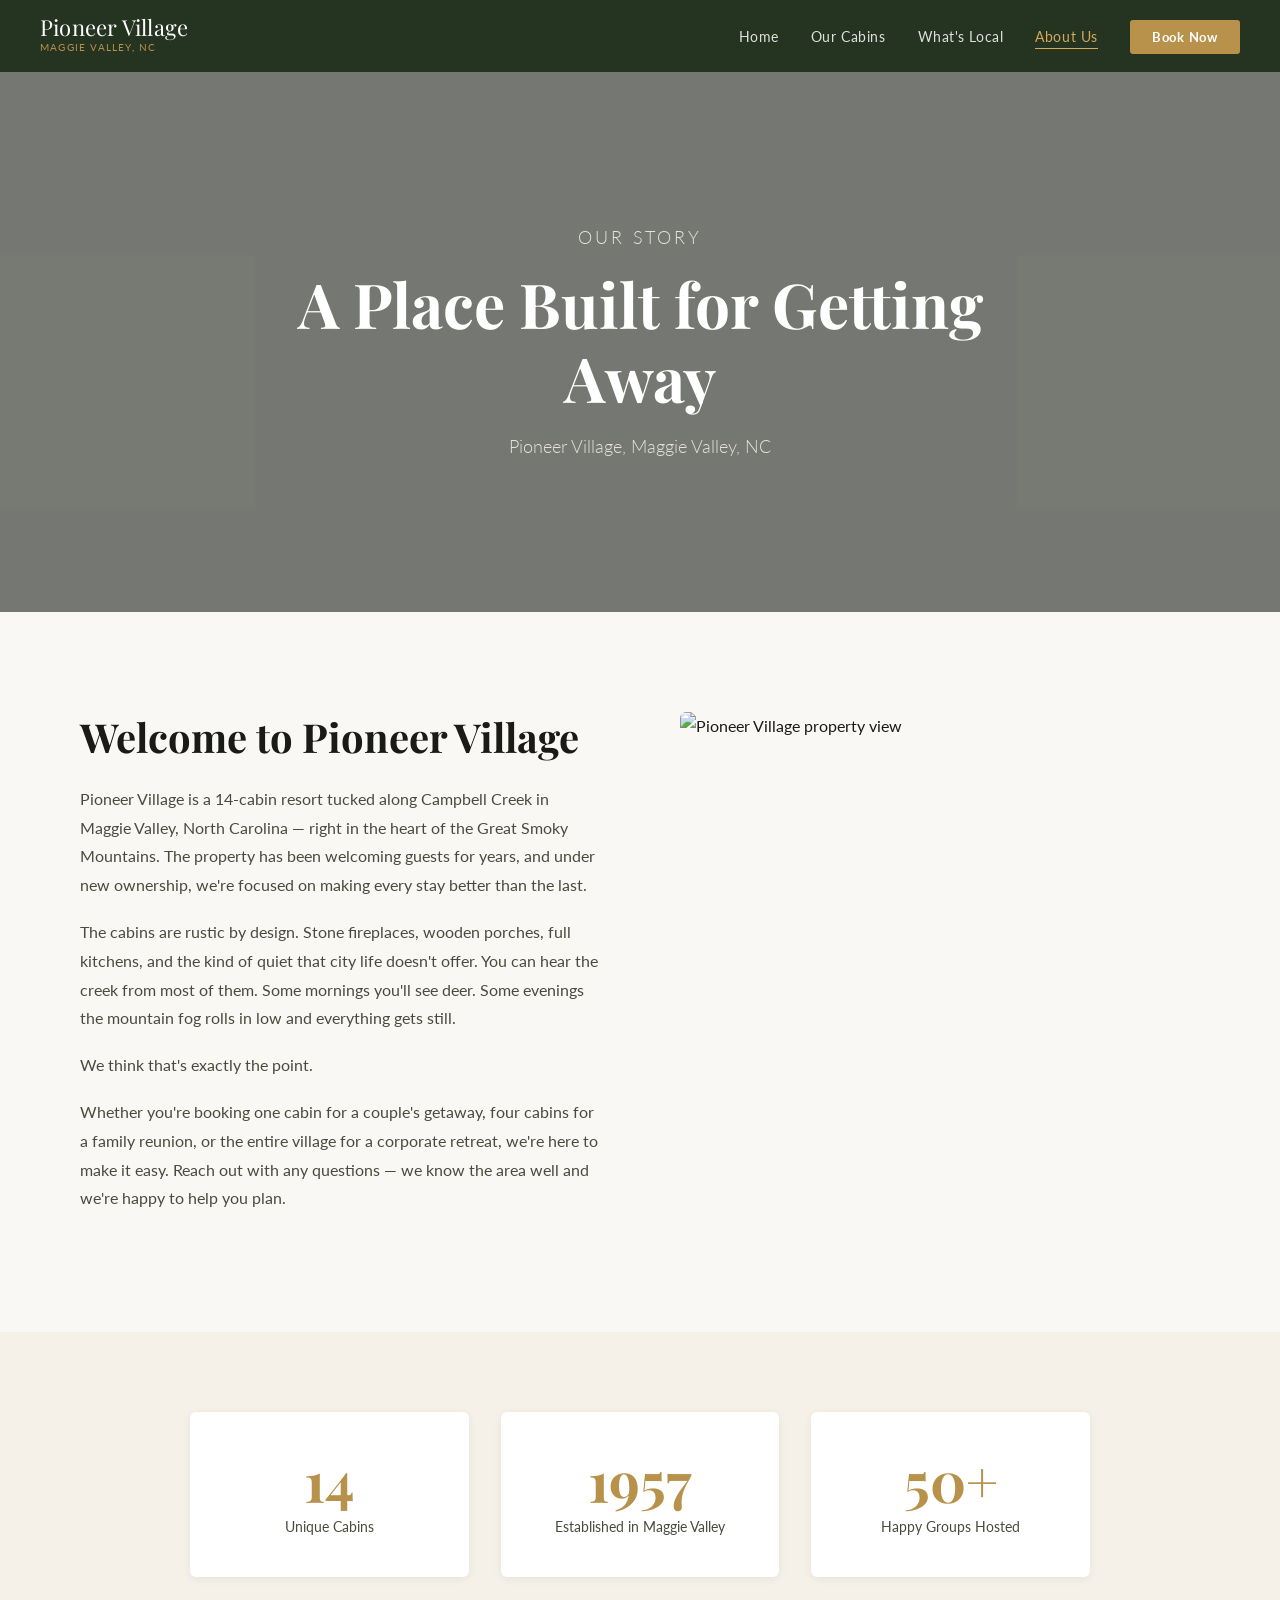
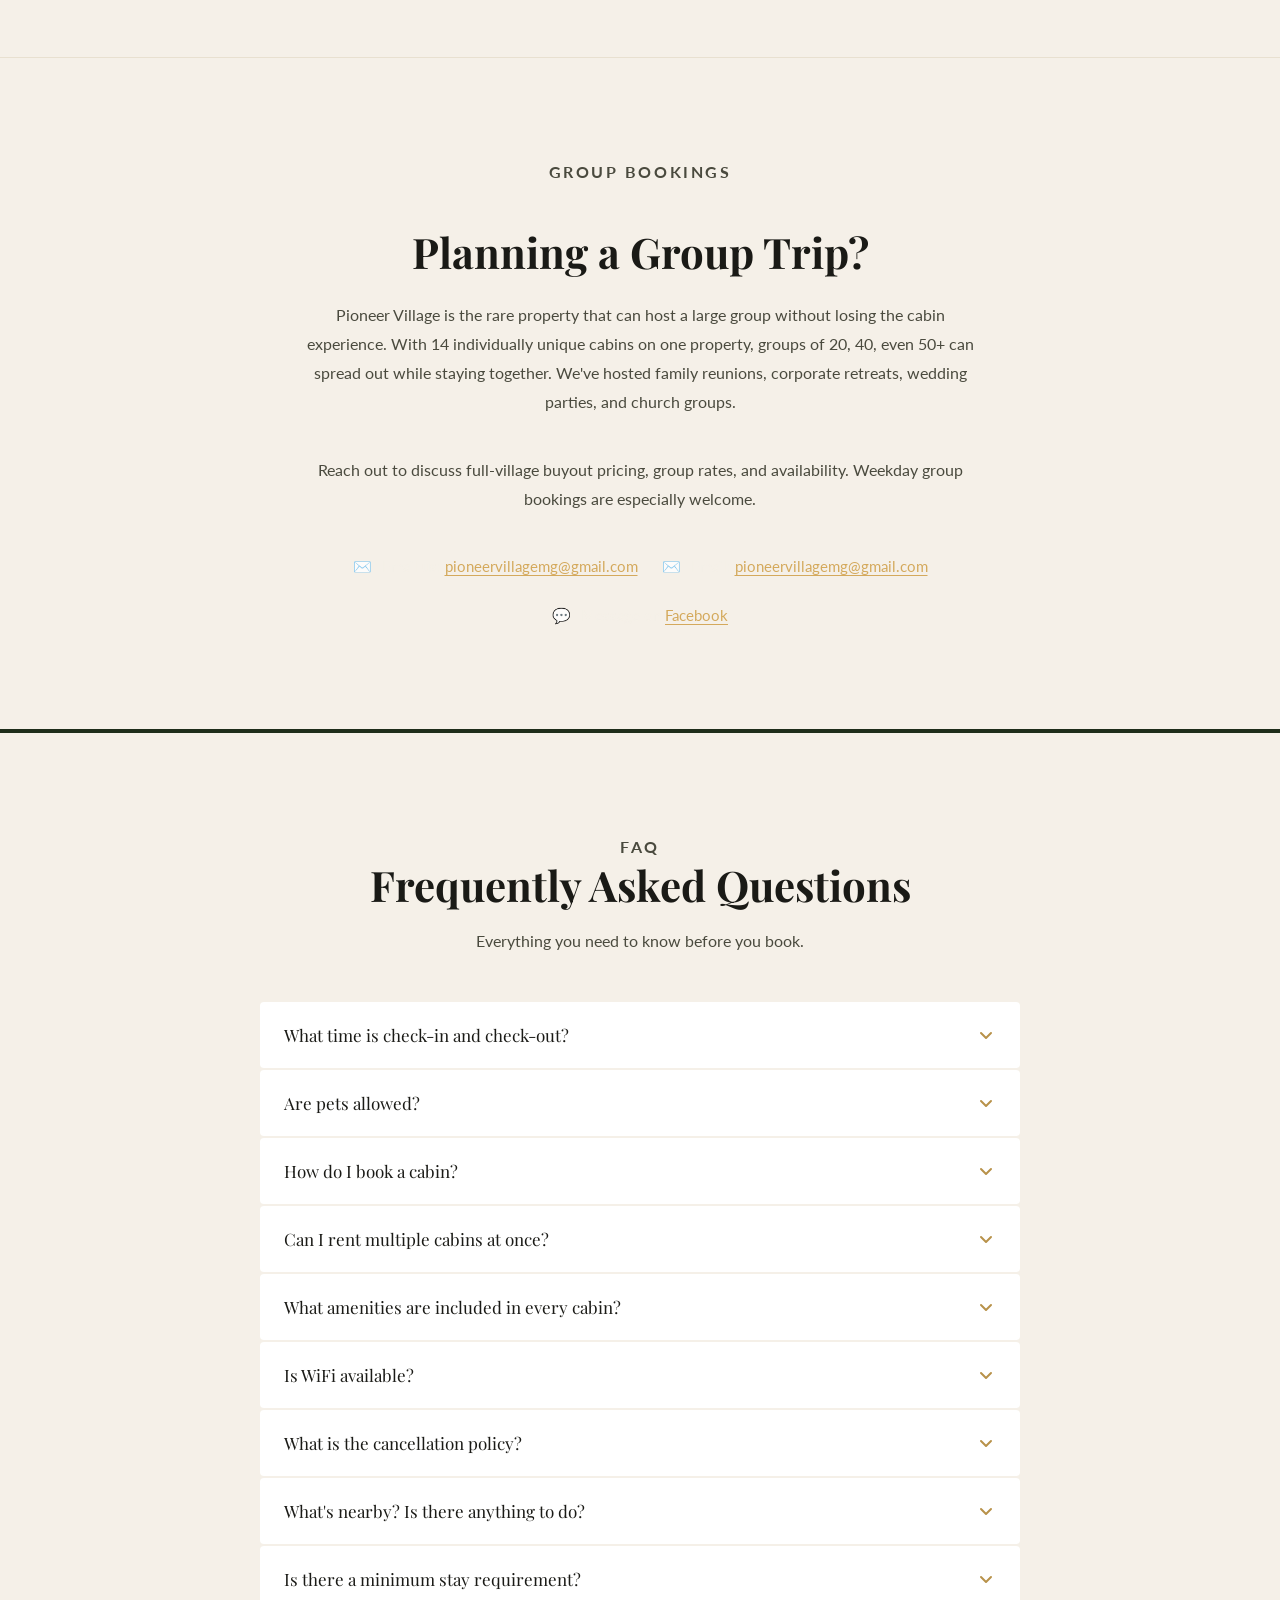
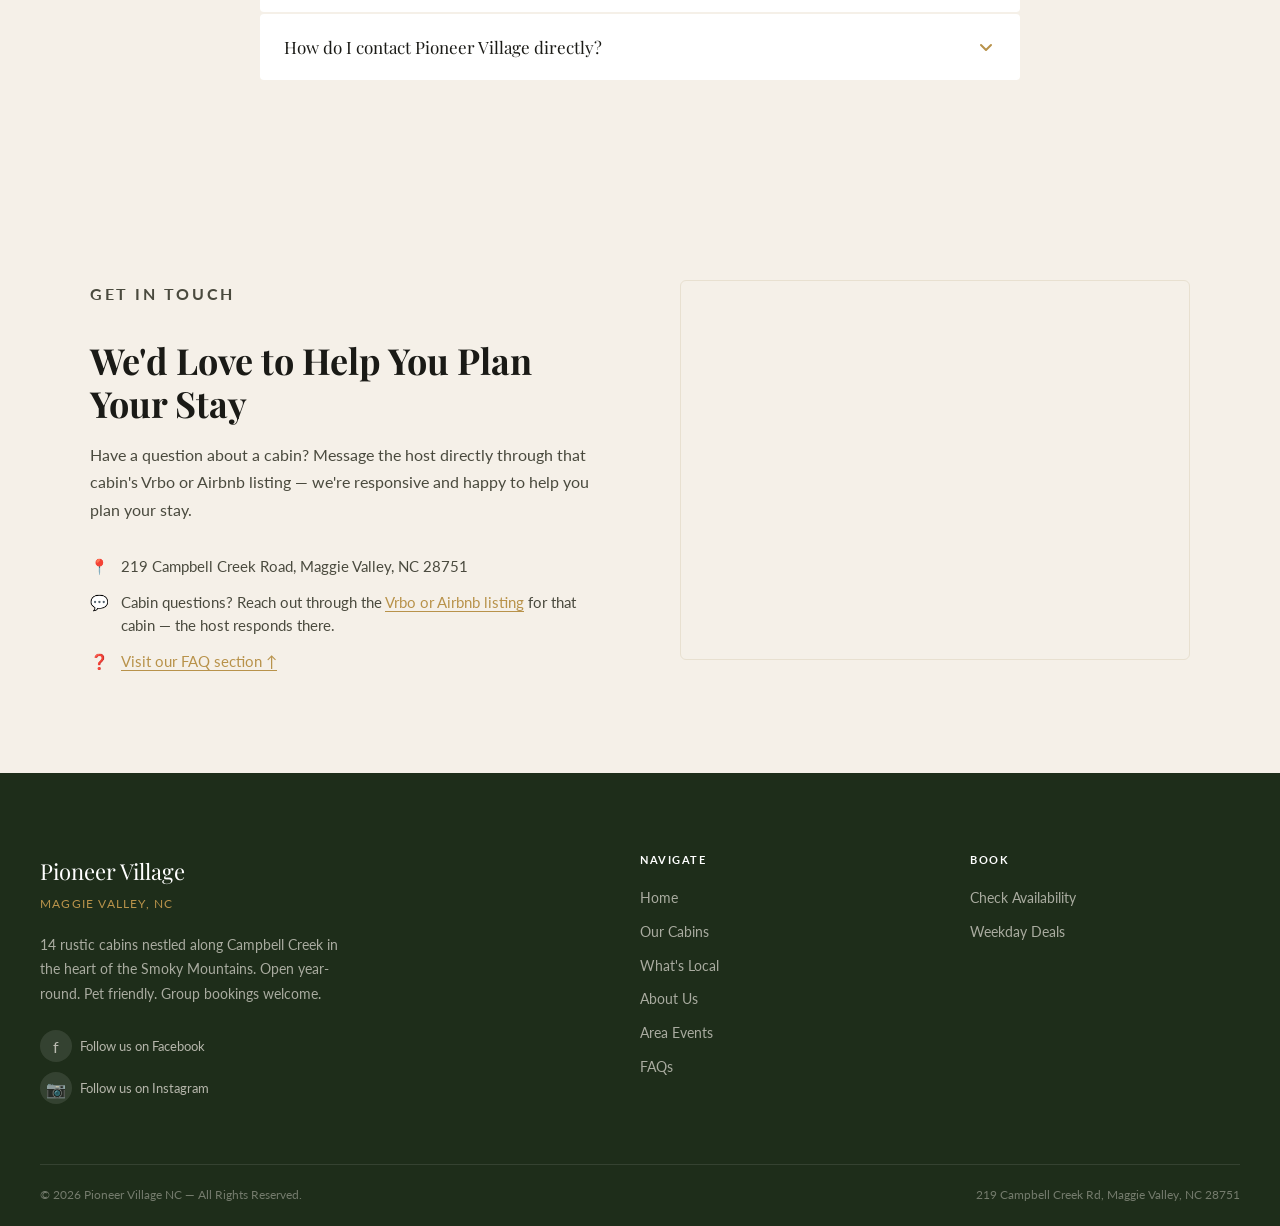
==== commit f191abc3: "Batch website updates — cabins, layout, contact, and UX fixes - Add dual Vrbo + Airbnb booking butto" ====
--- a/about-us.html
+++ b/about-us.html
@@ -17,6 +17,7 @@
     gtag('js', new Date());
     gtag('config', 'G-9MSBNZR5S1');
     gtag('config', 'AW-533649878');
+    gtag('config', 'AW-18100347740');
   </script>
   <!-- Meta Pixel -->
   <script>
@@ -106,8 +107,8 @@
       <p>Reach out to discuss full-village buyout pricing, group rates, and availability. Weekday group bookings are especially welcome.</p>
       <div class="groups-contact-options">
         <div class="groups-contact-item">
-          <span>📞</span>
-          <span>Call us: <a href="tel:+17046903838">(704) 690-3838</a></span>
+          <span>✉️</span>
+          <span>Email us: <a href="mailto:pioneervillagemg@gmail.com">pioneervillagemg@gmail.com</a></span>
         </div>
         <div class="groups-contact-item">
           <span>✉️</span>
@@ -267,7 +268,7 @@
           </button>
           <div class="faq-answer">
             <div class="faq-answer-inner">
-              You can reach us by phone at <a href="tel:+17046903838">(704) 690-3838</a>, by email at <a href="mailto:pioneervillagemg@gmail.com">pioneervillagemg@gmail.com</a>, or through our <a href="https://www.facebook.com/PioneerVlg/" target="_blank" rel="noopener">Facebook page</a>. For booking and availability, use the VRBO or Airbnb links — those platforms handle all reservations.
+              For questions about a specific cabin, reach out through that cabin's Vrbo or Airbnb listing — the host responds there. You'll find the booking link for each cabin on our <a href="our-cabins.html">Our Cabins page</a>.
             </div>
           </div>
         </div>
@@ -282,19 +283,15 @@
       <div class="contact-info">
         <p class="section-label">Get In Touch</p>
         <h2>We'd Love to Help You Plan Your Stay</h2>
-        <p>Have a question about cabin availability, group bookings, or local recommendations? Reach out and we'll get back to you quickly.</p>
+        <p>Have a question about a cabin? Message the host directly through that cabin's Vrbo or Airbnb listing — we're responsive and happy to help you plan your stay.</p>
         <ul class="contact-details">
           <li>
             <span>📍</span>
             <span>219 Campbell Creek Road, Maggie Valley, NC 28751</span>
           </li>
           <li>
-            <span>📞</span>
-            <span><a href="tel:+17046903838">(704) 690-3838</a></span>
-          </li>
-          <li>
-            <span>✉️</span>
-            <span><a href="mailto:pioneervillagemg@gmail.com">pioneervillagemg@gmail.com</a></span>
+            <span>💬</span>
+            <span>Cabin questions? Reach out through the <a href="our-cabins.html">Vrbo or Airbnb listing</a> for that cabin — the host responds there.</span>
           </li>
           <li>
             <span>❓</span>
@@ -390,7 +387,7 @@
     document.querySelectorAll('a[href*="vrbo.com"], a[href*="airbnb.com"]').forEach(function(el) {
       el.addEventListener('click', function() {
         if (typeof fbq === 'function') fbq('track', 'InitiateCheckout');
-        if (typeof gtag === 'function') gtag('event', 'begin_checkout');
+        if (typeof gtag === 'function') gtag('event', 'conversion', {'send_to': 'AW-18100347740/d_Q2CKPVgbQcENzG9bZD'});
       });
     });
   </script>
--- a/styles.css
+++ b/styles.css
@@ -1501,8 +1501,13 @@
   transition: max-height 0.35s ease;
 }
 
+.faq-item.open .faq-answer {
+  max-height: 400px;
+  padding-bottom: 18px;
+}
+
 .faq-answer-inner {
-  padding: 0 24px 22px;
+  padding: 0 24px 4px;
   font-size: 15px;
   color: var(--text-mid);
   line-height: 1.75;
@@ -1511,8 +1516,85 @@
   padding-left: 20px;
 }
 
-.faq-item.open .faq-answer {
-  max-height: 400px;
+/* ---- What's Local intro band ---- */
+.local-intro-band {
+  background: var(--forest-mid);
+  padding: 64px 40px;
+}
+.local-intro-grid {
+  max-width: 1100px;
+  margin: 0 auto;
+  display: grid;
+  grid-template-columns: repeat(3, 1fr);
+  gap: 48px;
+}
+.local-intro-item { text-align: center; }
+.local-intro-icon { font-size: 36px; margin-bottom: 16px; }
+.local-intro-item h4 {
+  font-family: 'Playfair Display', serif;
+  font-size: 17px;
+  color: var(--gold);
+  margin-bottom: 10px;
+}
+.local-intro-item p {
+  font-size: 15px;
+  line-height: 1.7;
+  color: rgba(255, 255, 255, 0.82);
+}
+
+/* ---- Cabin booking platform buttons ---- */
+.booking-buttons {
+  display: flex;
+  gap: 8px;
+  margin-top: auto;
+}
+.booking-buttons .btn {
+  flex: 1;
+  text-align: center;
+  font-size: 13px;
+  padding: 10px 8px;
+}
+.btn-vrbo {
+  display: inline-block;
+  background: #3D6ECC;
+  color: #fff;
+  border: 2px solid #3D6ECC;
+  border-radius: 4px;
+  font-family: 'Lato', sans-serif;
+  font-weight: 700;
+  font-size: 13px;
+  letter-spacing: 0.04em;
+  padding: 12px 16px;
+  transition: background 0.2s, border-color 0.2s;
+  cursor: pointer;
+}
+.btn-vrbo:hover { background: #2d5ab8; border-color: #2d5ab8; color: #fff; }
+.btn-airbnb {
+  display: inline-block;
+  background: #FF5A5F;
+  color: #fff;
+  border: 2px solid #FF5A5F;
+  border-radius: 4px;
+  font-family: 'Lato', sans-serif;
+  font-weight: 700;
+  font-size: 13px;
+  letter-spacing: 0.04em;
+  padding: 12px 16px;
+  transition: background 0.2s, border-color 0.2s;
+  cursor: pointer;
+}
+.btn-airbnb:hover { background: #e04850; border-color: #e04850; color: #fff; }
+
+/* ---- What's Local grid modifiers ---- */
+.events-grid--4col { grid-template-columns: repeat(4, 1fr) !important; }
+.events-grid--centered {
+  display: flex !important;
+  flex-wrap: wrap;
+  justify-content: center;
+}
+.events-grid--centered .event-card {
+  flex: 0 0 calc(33.33% - 16px);
+  max-width: calc(33.33% - 16px);
 }
 
 /* ---- Utility ---- */
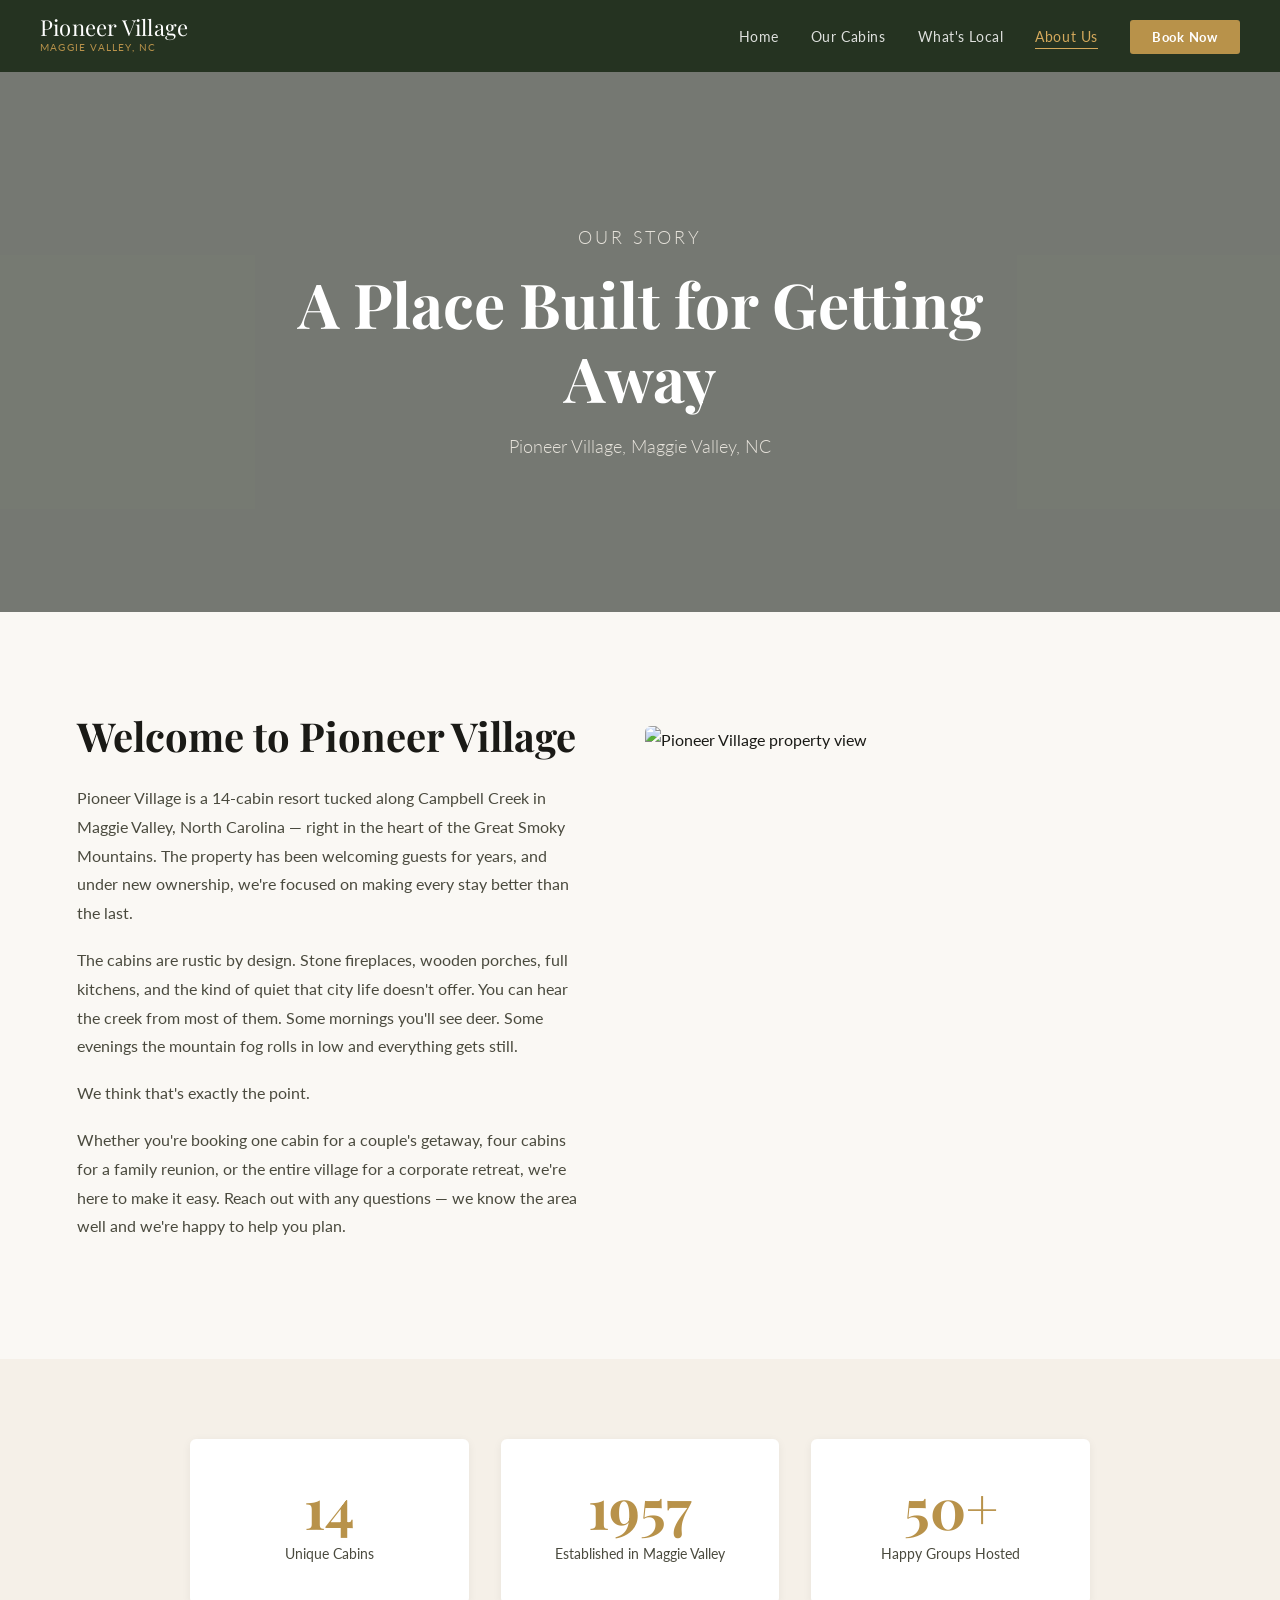
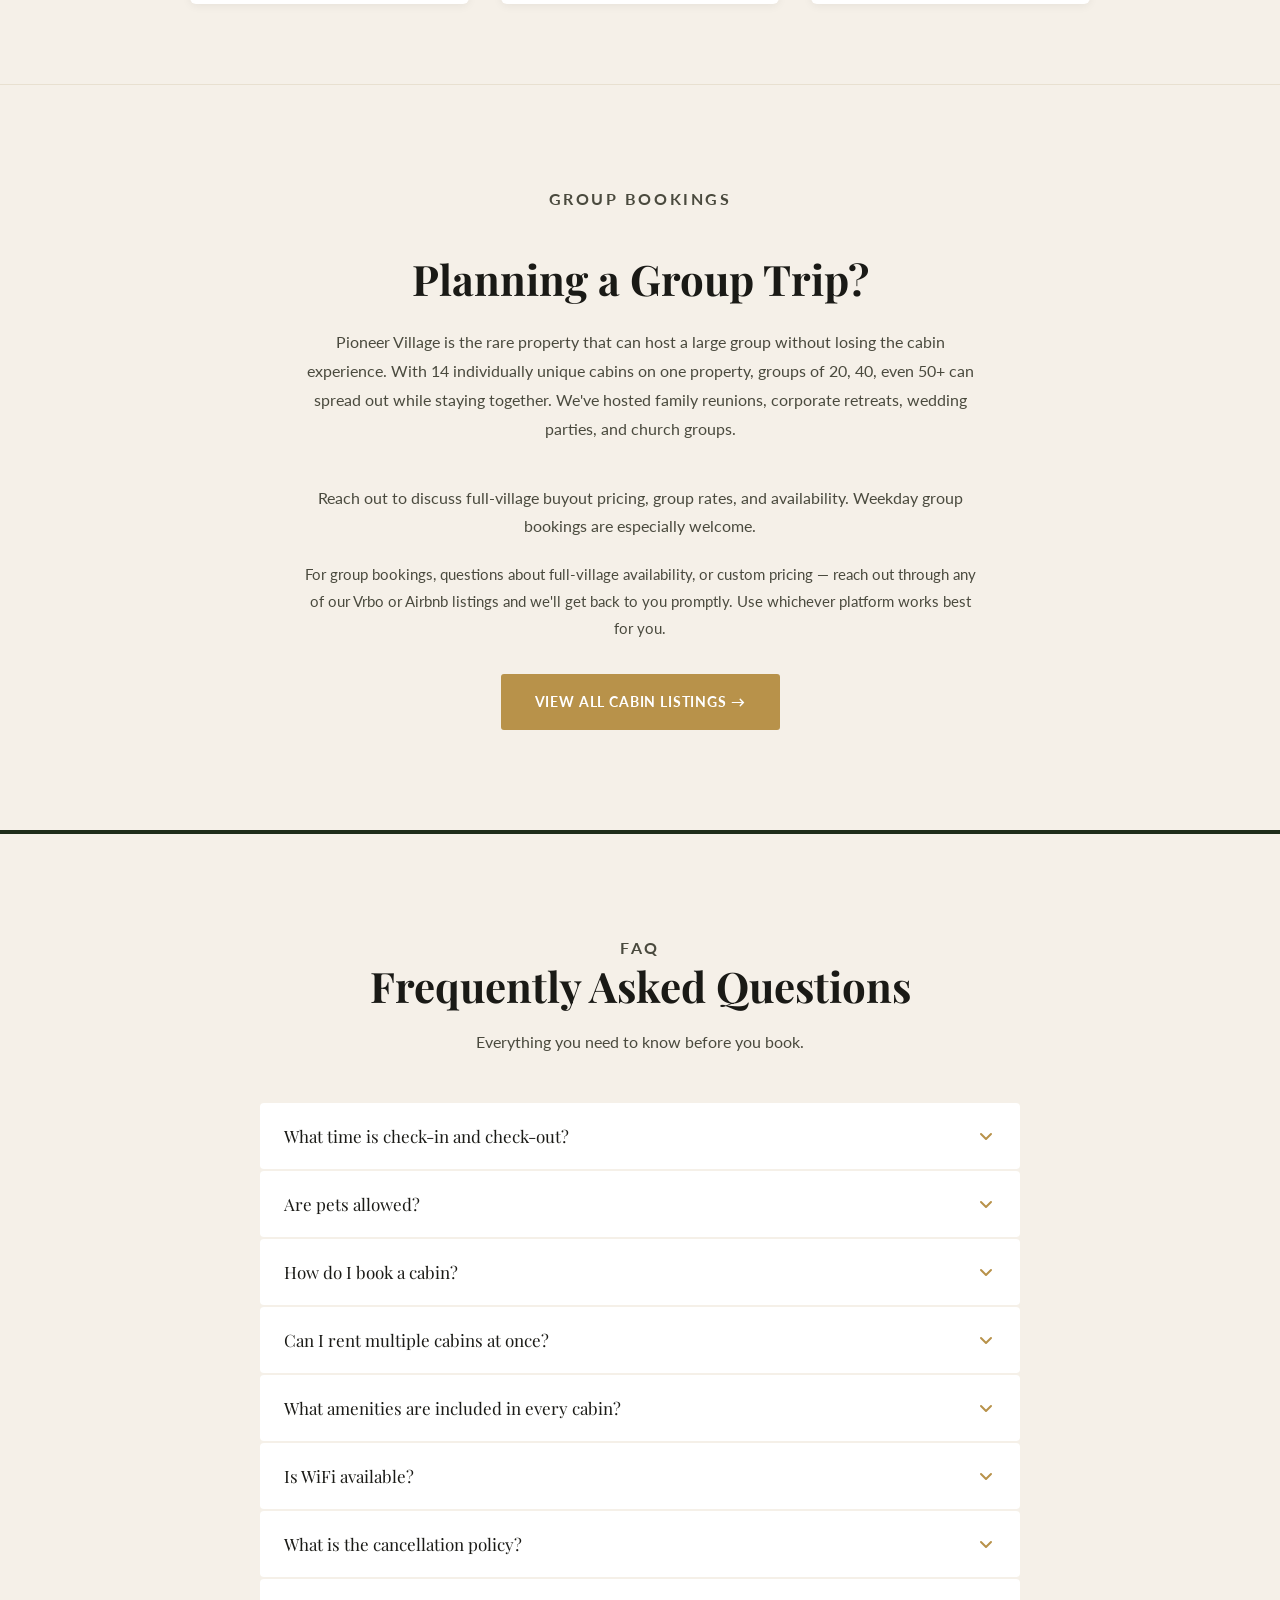
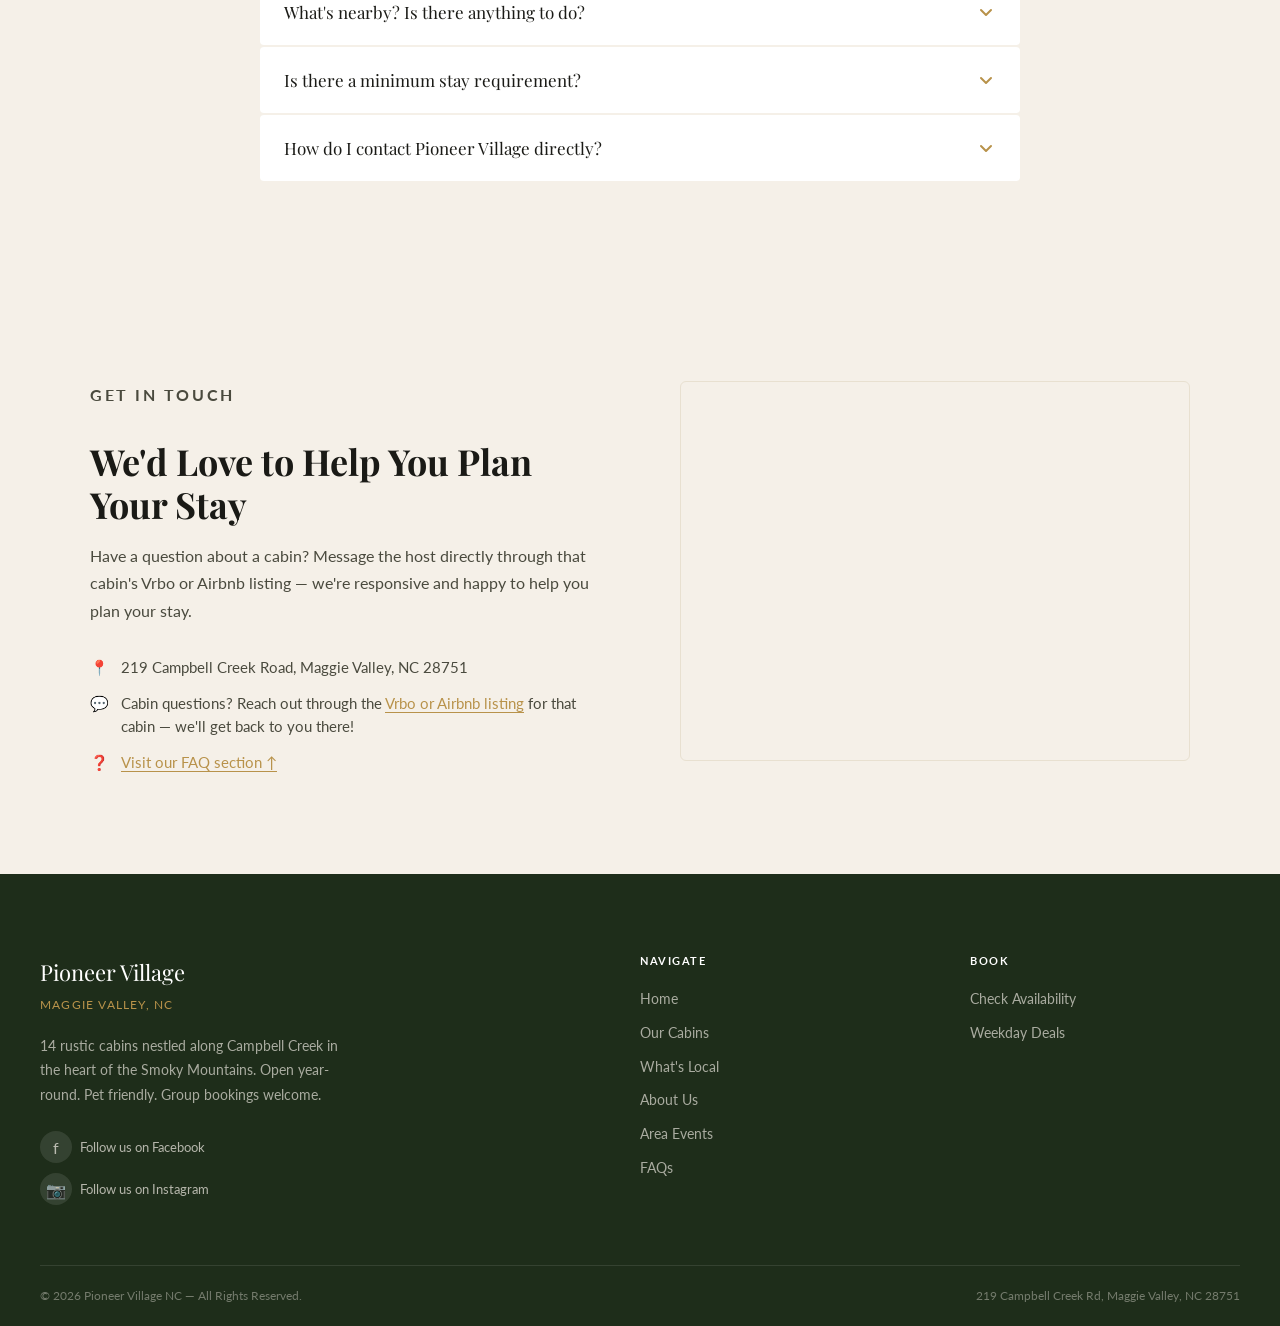
==== commit c8f87183: "13-fix batch: About Us, Events, Cabins, Home page updates About Us: - Replace duplicate email/Facebo" ====
--- a/about-us.html
+++ b/about-us.html
@@ -48,7 +48,7 @@
       <li><a href="whats-local.html">What's Local</a></li>
       <li><a href="about-us.html" class="active">About Us</a></li>
       <li>
-        <a href="our-cabins.html" class="nav-book-btn">Book Now</a>
+        <a href="our-cabins.html#cabin-grid" class="nav-book-btn">Book Now</a>
       </li>
     </ul>
   </nav>
@@ -105,20 +105,8 @@
       <h2>Planning a Group Trip?</h2>
       <p>Pioneer Village is the rare property that can host a large group without losing the cabin experience. With 14 individually unique cabins on one property, groups of 20, 40, even 50+ can spread out while staying together. We've hosted family reunions, corporate retreats, wedding parties, and church groups.</p>
       <p>Reach out to discuss full-village buyout pricing, group rates, and availability. Weekday group bookings are especially welcome.</p>
-      <div class="groups-contact-options">
-        <div class="groups-contact-item">
-          <span>✉️</span>
-          <span>Email us: <a href="mailto:pioneervillagemg@gmail.com">pioneervillagemg@gmail.com</a></span>
-        </div>
-        <div class="groups-contact-item">
-          <span>✉️</span>
-          <span>Email: <a href="mailto:pioneervillagemg@gmail.com">pioneervillagemg@gmail.com</a></span>
-        </div>
-        <div class="groups-contact-item">
-          <span>💬</span>
-          <span>Message on <a href="https://www.facebook.com/PioneerVlg/" target="_blank" rel="noopener">Facebook</a></span>
-        </div>
-      </div>
+      <p style="font-size:15px;color:var(--text-mid);margin-top:-20px;margin-bottom:32px;">For group bookings, questions about full-village availability, or custom pricing — reach out through any of our Vrbo or Airbnb listings and we'll get back to you promptly. Use whichever platform works best for you.</p>
+      <a href="our-cabins.html#cabin-grid" class="btn btn-gold">View All Cabin Listings →</a>
     </div>
   </section>
 
@@ -268,7 +256,7 @@
           </button>
           <div class="faq-answer">
             <div class="faq-answer-inner">
-              For questions about a specific cabin, reach out through that cabin's Vrbo or Airbnb listing — the host responds there. You'll find the booking link for each cabin on our <a href="our-cabins.html">Our Cabins page</a>.
+              For questions about a specific cabin, reach out through that cabin's Vrbo or Airbnb listing — we'll get back to you there. You'll find the booking link for each cabin on our <a href="our-cabins.html#cabin-grid">Our Cabins page</a>.
             </div>
           </div>
         </div>
@@ -291,7 +279,7 @@
           </li>
           <li>
             <span>💬</span>
-            <span>Cabin questions? Reach out through the <a href="our-cabins.html">Vrbo or Airbnb listing</a> for that cabin — the host responds there.</span>
+            <span>Cabin questions? Reach out through the <a href="our-cabins.html#cabin-grid">Vrbo or Airbnb listing</a> for that cabin — we'll get back to you there!</span>
           </li>
           <li>
             <span>❓</span>
--- a/styles.css
+++ b/styles.css
@@ -2,7 +2,7 @@
    Pioneer Village — Shared Stylesheet
    ============================================================ */
 
-@import url('https://fonts.googleapis.com/css2?family=Playfair+Display:ital,wght@0,400;0,600;0,700;1,400;1,600&family=Lato:wght@300;400;700&display=swap');
+@import url('https://fonts.googleapis.com/css2?family=Playfair+Display:ital,wght@0,400;0,600;0,700;1,400;1,600&family=Lato:wght@300;400;700&family=Inter:wght@700&family=DM+Sans:wght@700&display=swap');
 
 /* ---- Variables ---- */
 :root {
@@ -695,19 +695,29 @@
 
 .cabin-features {
   list-style: none;
-  display: flex;
-  flex-wrap: wrap;
-  gap: 6px;
+  display: grid;
+  grid-template-columns: 1fr 1fr;
+  gap: 5px 12px;
   margin-bottom: 20px;
 }
 
 .cabin-features li {
   font-size: 12px;
-  background: var(--cream);
   color: var(--text-mid);
-  padding: 4px 10px;
-  border-radius: 2px;
-  border: 1px solid var(--stone);
+  display: flex;
+  align-items: center;
+  gap: 6px;
+  background: none;
+  border: none;
+  padding: 0;
+}
+
+.cabin-features li::before {
+  content: '✓';
+  color: var(--gold);
+  font-weight: 700;
+  font-size: 11px;
+  flex-shrink: 0;
 }
 
 .cabin-card-renovation {
@@ -1313,12 +1323,10 @@
 
 /* ---- About Page ---- */
 .about-page-section {
-  padding: 100px 40px;
-  max-width: 1200px;
-  margin: 0 auto;
+  padding: 100px 6%;
   display: grid;
-  grid-template-columns: 1fr 1fr;
-  gap: 80px;
+  grid-template-columns: 1fr 1.1fr;
+  gap: 60px;
   align-items: center;
 }
 
@@ -1556,29 +1564,29 @@
 }
 .btn-vrbo {
   display: inline-block;
-  background: #3D6ECC;
+  background: #1A56DB;
   color: #fff;
-  border: 2px solid #3D6ECC;
+  border: 2px solid #1A56DB;
   border-radius: 4px;
-  font-family: 'Lato', sans-serif;
+  font-family: 'Inter', 'Lato', sans-serif;
   font-weight: 700;
   font-size: 13px;
-  letter-spacing: 0.04em;
+  letter-spacing: 0.01em;
   padding: 12px 16px;
   transition: background 0.2s, border-color 0.2s;
   cursor: pointer;
 }
-.btn-vrbo:hover { background: #2d5ab8; border-color: #2d5ab8; color: #fff; }
+.btn-vrbo:hover { background: #1445b8; border-color: #1445b8; color: #fff; }
 .btn-airbnb {
   display: inline-block;
   background: #FF5A5F;
   color: #fff;
   border: 2px solid #FF5A5F;
   border-radius: 4px;
-  font-family: 'Lato', sans-serif;
+  font-family: 'DM Sans', 'Lato', sans-serif;
   font-weight: 700;
   font-size: 13px;
-  letter-spacing: 0.04em;
+  letter-spacing: 0.01em;
   padding: 12px 16px;
   transition: background 0.2s, border-color 0.2s;
   cursor: pointer;
